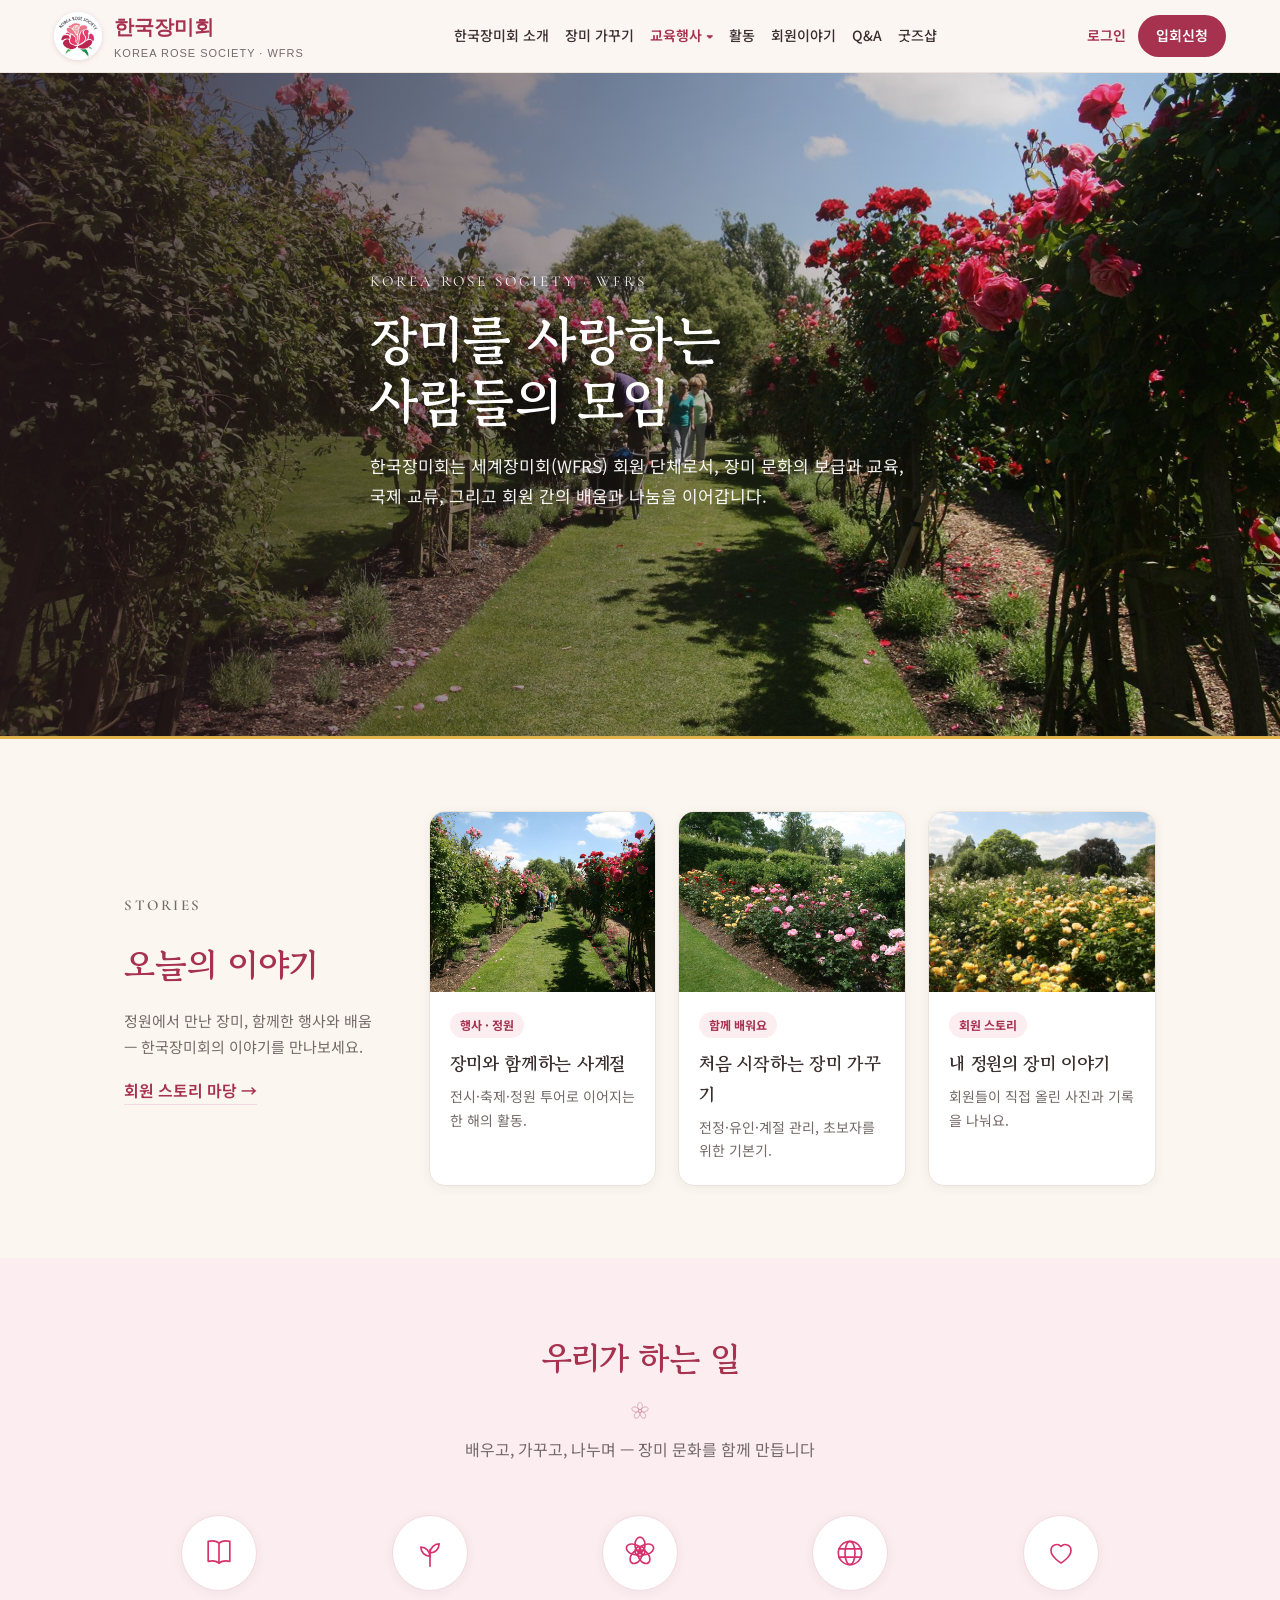
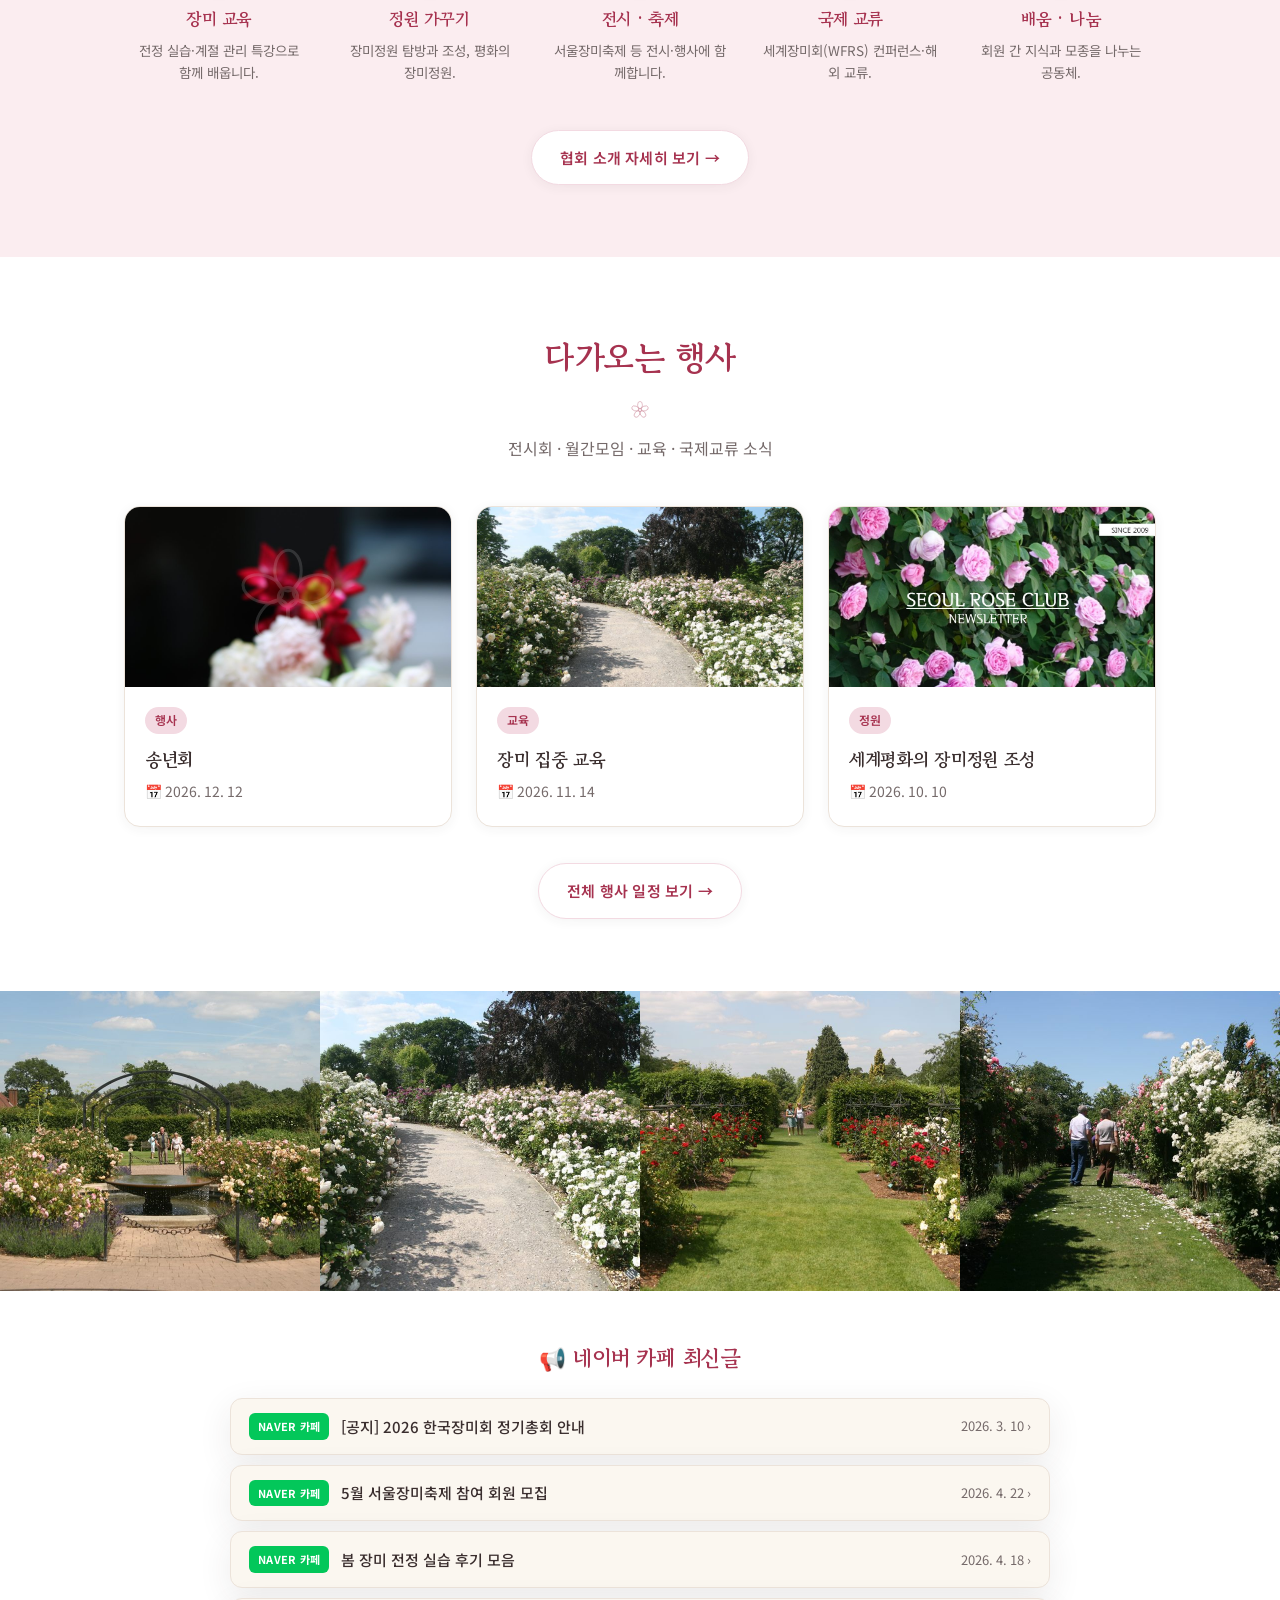
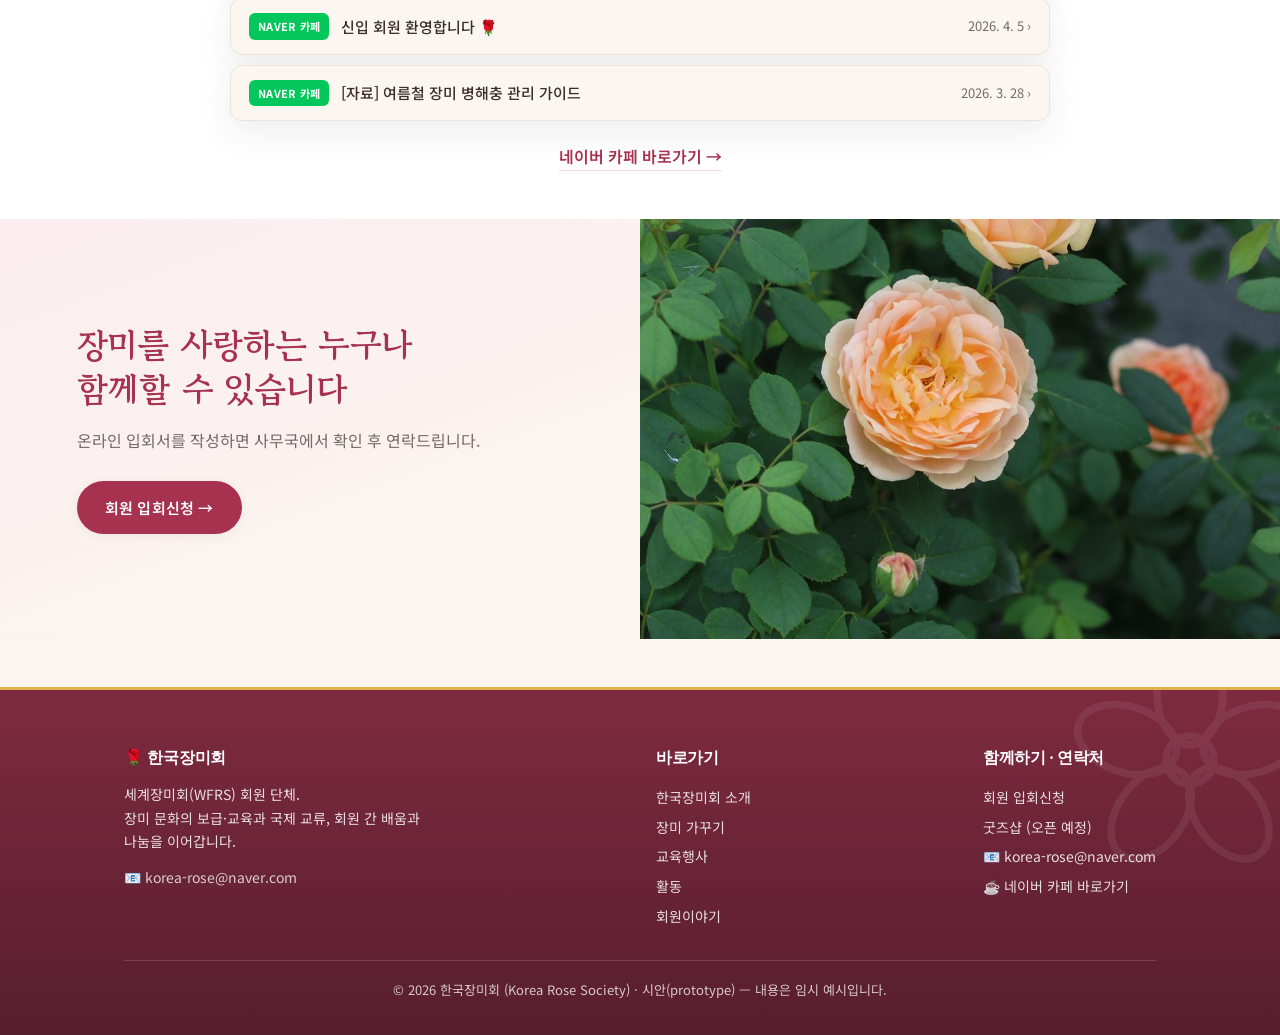
==== index.html @ b5297143 "이미지 위주 리디자인 + 메뉴·헤더 정리 - 메인: 풀 너비 장미 히어로 + 카드 그리드로 재구성 - 전 페이지: 사진형 히어로 적용(서울로즈클럽 뉴스레터 사진 선별·웹 최적화) " ====
<!DOCTYPE html>
<html lang="ko">
<head>
  <meta charset="UTF-8">
  <meta name="viewport" content="width=device-width, initial-scale=1.0">
  <title>한국장미회 | Korea Rose Society</title>
  <link rel="stylesheet" href="css/style.css">
</head>
<body>

  <div id="site-header"></div>

  <!-- ===== 풀 너비 히어로 ===== -->
  <section class="hero-full">
    <div class="hero-overlay"></div>
    <div class="container hero-content">
      <p class="hero-eyebrow">KOREA ROSE SOCIETY · WFRS</p>
      <h1 class="hero-title">장미를 사랑하는<br>사람들의 모임</h1>
      <p class="hero-lead">한국장미회는 세계장미회(WFRS) 회원 단체로서, 장미 문화의 보급과 교육,
         국제 교류, 그리고 회원 간의 배움과 나눔을 이어갑니다.</p>
    </div>
  </section>

  <!-- ===== 오늘의 이야기 (좌 라벨 + 사진 카드 3장) ===== -->
  <section class="section story-band">
    <div class="container story-grid">
      <div class="story-intro">
        <p class="kicker">STORIES</p>
        <h2>오늘의 이야기</h2>
        <p>정원에서 만난 장미, 함께한 행사와 배움 — 한국장미회의 이야기를 만나보세요.</p>
        <a href="stories.html" class="text-link">회원 스토리 마당 →</a>
      </div>
      <div class="story-cards">
        <a class="photo-card" href="events.html">
          <div class="photo-card-img" style="background-image:url('images/garden/feature-1.jpg')"></div>
          <div class="photo-card-body">
            <span class="tag">행사 · 정원</span>
            <h3>장미와 함께하는 사계절</h3>
            <p>전시·축제·정원 투어로 이어지는 한 해의 활동.</p>
          </div>
        </a>
        <a class="photo-card" href="guide.html">
          <div class="photo-card-img" style="background-image:url('images/garden/feature-2.jpg')"></div>
          <div class="photo-card-body">
            <span class="tag">함께 배워요</span>
            <h3>처음 시작하는 장미 가꾸기</h3>
            <p>전정·유인·계절 관리, 초보자를 위한 기본기.</p>
          </div>
        </a>
        <a class="photo-card" href="stories.html">
          <div class="photo-card-img" style="background-image:url('images/garden/feature-3.jpg')"></div>
          <div class="photo-card-body">
            <span class="tag">회원 스토리</span>
            <h3>내 정원의 장미 이야기</h3>
            <p>회원들이 직접 올린 사진과 기록을 나눠요.</p>
          </div>
        </a>
      </div>
    </div>
  </section>

  <!-- ===== 우리가 하는 일 (라인아트 아이콘 5칼럼) ===== -->
  <section class="section work-section">
    <div class="container">
      <h2 class="section-title">우리가 하는 일</h2>
      <p class="section-sub">배우고, 가꾸고, 나누며 — 장미 문화를 함께 만듭니다</p>
      <div class="work-icons">
        <div class="work-item">
          <span class="work-ic" aria-hidden="true">
            <svg viewBox="0 0 48 48" fill="none" stroke="currentColor" stroke-width="2" stroke-linecap="round" stroke-linejoin="round"><path d="M24 12c-4-3-9-3-13-2v24c4-1 9-1 13 2"/><path d="M24 12c4-3 9-3 13-2v24c-4-1-9-1-13 2"/><path d="M24 12v24"/></svg>
          </span>
          <h3>장미 교육</h3>
          <p>전정 실습·계절 관리 특강으로 함께 배웁니다.</p>
        </div>
        <div class="work-item">
          <span class="work-ic" aria-hidden="true">
            <svg viewBox="0 0 48 48" fill="none" stroke="currentColor" stroke-width="2" stroke-linecap="round" stroke-linejoin="round"><path d="M24 40V20"/><path d="M24 24c0-6 5-11 11-11 0 6-5 11-11 11Z"/><path d="M24 28c0-6-5-11-11-11 0 6 5 11 11 11Z"/></svg>
          </span>
          <h3>정원 가꾸기</h3>
          <p>장미정원 탐방과 조성, 평화의 장미정원.</p>
        </div>
        <div class="work-item">
          <span class="work-ic" aria-hidden="true">
            <svg viewBox="0 0 48 48" fill="none" stroke="currentColor" stroke-width="2" stroke-linecap="round" stroke-linejoin="round"><circle cx="24" cy="22" r="6"/><ellipse cx="24" cy="14" rx="6" ry="9"/><ellipse cx="24" cy="14" rx="6" ry="9" transform="rotate(72 24 22)"/><ellipse cx="24" cy="14" rx="6" ry="9" transform="rotate(144 24 22)"/><ellipse cx="24" cy="14" rx="6" ry="9" transform="rotate(216 24 22)"/><ellipse cx="24" cy="14" rx="6" ry="9" transform="rotate(288 24 22)"/></svg>
          </span>
          <h3>전시 · 축제</h3>
          <p>서울장미축제 등 전시·행사에 함께합니다.</p>
        </div>
        <div class="work-item">
          <span class="work-ic" aria-hidden="true">
            <svg viewBox="0 0 48 48" fill="none" stroke="currentColor" stroke-width="2" stroke-linecap="round" stroke-linejoin="round"><circle cx="24" cy="24" r="14"/><ellipse cx="24" cy="24" rx="6" ry="14"/><path d="M10.5 19h27M10.5 29h27"/></svg>
          </span>
          <h3>국제 교류</h3>
          <p>세계장미회(WFRS) 컨퍼런스·해외 교류.</p>
        </div>
        <div class="work-item">
          <span class="work-ic" aria-hidden="true">
            <svg viewBox="0 0 48 48" fill="none" stroke="currentColor" stroke-width="2" stroke-linecap="round" stroke-linejoin="round"><path d="M24 36s-12-7-12-15a7 7 0 0 1 12-5 7 7 0 0 1 12 5c0 8-12 15-12 15Z"/></svg>
          </span>
          <h3>배움 · 나눔</h3>
          <p>회원 간 지식과 모종을 나누는 공동체.</p>
        </div>
      </div>
      <div style="text-align:center; margin-top:38px;">
        <a href="about.html" class="btn btn-rose-outline">협회 소개 자세히 보기 →</a>
      </div>
    </div>
  </section>

  <!-- ===== 다가오는 행사 (동적 카드) ===== -->
  <section class="section section-alt">
    <div class="container">
      <h2 class="section-title">다가오는 행사</h2>
      <p class="section-sub">전시회 · 월간모임 · 교육 · 국제교류 소식</p>
      <div class="event-grid" id="event-preview"></div>
      <div style="text-align:center; margin-top:36px;">
        <a href="events.html" class="btn btn-rose-outline">전체 행사 일정 보기 →</a>
      </div>
    </div>
  </section>

  <!-- ===== 풀 너비 사진 밴드 ===== -->
  <section class="photo-band" aria-label="한국장미회 장미정원 사진">
    <div class="photo-band-item" style="background-image:url('images/garden/band-1.jpg')"></div>
    <div class="photo-band-item" style="background-image:url('images/garden/band-2.jpg')"></div>
    <div class="photo-band-item" style="background-image:url('images/garden/band-3.jpg')"></div>
    <div class="photo-band-item" style="background-image:url('images/garden/band-4.jpg')"></div>
  </section>

  <!-- ===== 네이버 카페 최신글 (작게) ===== -->
  <section class="section cafe-section">
    <div class="container">
      <h2 class="section-title-sm">📢 네이버 카페 최신글</h2>
      <div class="cafe-list" id="cafe-list"></div>
      <div style="text-align:center; margin-top:22px;">
        <a href="https://cafe.naver.com/korearose" target="_blank" rel="noopener" class="text-link">네이버 카페 바로가기 →</a>
      </div>
    </div>
  </section>

  <!-- ===== 하단 CTA (2단: 텍스트 + 장미 사진) ===== -->
  <section class="cta-split">
    <div class="cta-text">
      <div>
        <h2>장미를 사랑하는 누구나<br>함께할 수 있습니다</h2>
        <p>온라인 입회서를 작성하면 사무국에서 확인 후 연락드립니다.</p>
        <a href="join.html" class="btn btn-rose">회원 입회신청 →</a>
      </div>
    </div>
    <div class="cta-img" style="background-image:url('images/garden/cta.jpg')"></div>
  </section>

  <div id="site-footer"></div>

  <!-- 공통 스크립트 -->
  <script src="js/config.js"></script>
  <script src="js/layout.js"></script>
  <script type="module" src="js/auth.js"></script>
  <!-- 페이지 스크립트 -->
  <script src="js/events.js"></script>
  <script>loadEvents("event-preview", 3);</script>
  <script src="js/cafe.js"></script>
  <script>loadCafePosts("cafe-list", 5);</script>
</body>
</html>
---- css/style.css ----
/* ===== 한국장미회 홈페이지 시안 — 공통 스타일 ===== */
:root {
  /* ── 클래식 보타니컬 팔레트 (수채화 장미 배너 · 핑크 로고 기반) ── */
  --cream: #FBF7F0;          /* 페이지 배경 (아이보리) */
  --blush: #FBEDF0;          /* 연한 분홍 톤 */
  --rose-deep: #A6324F;      /* 제목·링크용 딥 로즈 */
  --rose: #D6336C;           /* 로고의 매혹 핑크 (포인트) */
  --rose-light: #F3DAE2;     /* 소프트 블러시 */
  --sage: #7C8C6B;           /* 잎 세이지 그린 */
  --sage-light: #AEB89E;
  --gold: #C69749;           /* 골드 헤어라인 */
  --gold-soft: #E0B24A;      /* 버터 골드 */
  --ink: #3A2E2E;            /* 딥 브라운 (본문) */
  --gray: #756A6A;           /* 보조 텍스트 */
  --line: #ECE3DA;           /* 따뜻한 구분선 */
  --shadow: 0 10px 34px rgba(58, 46, 46, 0.09);
  --shadow-sm: 0 2px 12px rgba(58, 46, 46, 0.06);
  /* 5장 꽃잎 장미 라인아트 모티프 (딥 로즈) */
  --rose-motif: url("data:image/svg+xml,%3Csvg xmlns='http://www.w3.org/2000/svg' viewBox='0 0 100 100' fill='none' stroke='%23A6324F' stroke-width='2.5'%3E%3Ccircle cx='50' cy='50' r='8'/%3E%3Cellipse cx='50' cy='28' rx='11' ry='17'/%3E%3Cellipse cx='50' cy='28' rx='11' ry='17' transform='rotate(72 50 50)'/%3E%3Cellipse cx='50' cy='28' rx='11' ry='17' transform='rotate(144 50 50)'/%3E%3Cellipse cx='50' cy='28' rx='11' ry='17' transform='rotate(216 50 50)'/%3E%3Cellipse cx='50' cy='28' rx='11' ry='17' transform='rotate(288 50 50)'/%3E%3C/svg%3E");
  /* 흰색 버전 (컬러 배경 위) */
  --rose-motif-light: url("data:image/svg+xml,%3Csvg xmlns='http://www.w3.org/2000/svg' viewBox='0 0 100 100' fill='none' stroke='%23ffffff' stroke-width='2.5'%3E%3Ccircle cx='50' cy='50' r='8'/%3E%3Cellipse cx='50' cy='28' rx='11' ry='17'/%3E%3Cellipse cx='50' cy='28' rx='11' ry='17' transform='rotate(72 50 50)'/%3E%3Cellipse cx='50' cy='28' rx='11' ry='17' transform='rotate(144 50 50)'/%3E%3Cellipse cx='50' cy='28' rx='11' ry='17' transform='rotate(216 50 50)'/%3E%3Cellipse cx='50' cy='28' rx='11' ry='17' transform='rotate(288 50 50)'/%3E%3C/svg%3E");
}

* { box-sizing: border-box; margin: 0; padding: 0; }

body {
  font-family: "Noto Sans KR", "Pretendard", "Malgun Gothic", "맑은 고딕", sans-serif;
  color: var(--ink);
  background-color: var(--cream);
  line-height: 1.7;
  -webkit-font-smoothing: antialiased;
  position: relative;
}

h1, h2, h3, h4 { font-family: "Gowun Batang", "Nanum Myeongjo", "Batang", serif; font-weight: 700; letter-spacing: -0.3px; }
.brand .name small, .topbar-org { font-family: "Cormorant Garamond", serif; }

a { color: inherit; text-decoration: none; }
img { max-width: 100%; display: block; }
.container { max-width: 1080px; margin: 0 auto; padding: 0 24px; }

/* ===== 헤더 / 내비게이션 ===== */
.site-header {
  position: sticky; top: 0; z-index: 50;
  background: rgba(251, 246, 242, 0.92);
  backdrop-filter: blur(8px);
  border-bottom: 1px solid var(--line);
}
.nav {
  display: flex; align-items: center; justify-content: space-between;
  height: 72px; flex-wrap: nowrap; gap: 14px;
}
.site-header .container.nav { max-width: 1220px; }
.brand { display: flex; align-items: center; gap: 12px; flex: 0 0 auto; }
.brand .logo {
  width: 48px; height: 48px; border-radius: 50%;
  background: #fff; display: grid; place-items: center; overflow: hidden;
  box-shadow: 0 1px 5px rgba(140, 47, 57, 0.18);
}
.brand .logo img { width: 100%; height: 100%; object-fit: contain; }
.brand .name { font-family: "Nanum Myeongjo", serif; font-size: 20px; font-weight: 700; color: var(--rose-deep); }
.brand .name small { display: block; font-family: sans-serif; font-size: 11px; color: var(--gray); letter-spacing: 1px; font-weight: 400; }
.menu {
  display: flex; gap: 16px; list-style: none; font-size: 14px; font-weight: 500;
  flex: 1 1 auto; min-width: 0; justify-content: center;
  flex-wrap: nowrap; white-space: nowrap;
}
.menu li { flex: 0 0 auto; }
.menu a { white-space: nowrap; }
.menu a:hover { color: var(--rose-deep); }
.menu a.active { color: var(--rose-deep); border-bottom: 2px solid var(--rose-deep); padding-bottom: 4px; }
.nav-cta {
  background: var(--rose-deep); color: #fff; padding: 9px 18px;
  border-radius: 999px; font-size: 14px; font-weight: 600;
}
.nav-cta:hover { background: var(--rose); }

/* ===== 히어로 ===== */
.hero {
  background: linear-gradient(135deg, var(--rose-deep), var(--rose) 70%, var(--gold));
  color: #fff; padding: 84px 0; text-align: center; position: relative; overflow: hidden;
}
/* 메인 대문(홈) — 네이버 카페 대문 배너 이미지를 그대로 노출 */
.hero-banner { line-height: 0; background: var(--cream); border-bottom: 3px solid var(--gold-soft); }
.hero-banner img { width: 100%; display: block; }
.hero-intro { background: linear-gradient(180deg, var(--blush), var(--cream) 60%); text-align: center; padding: 40px 0 10px; }
.hero-tag { font-family: "Gowun Batang", "Nanum Myeongjo", serif; font-size: 30px; font-weight: 700; color: var(--rose-deep); margin-bottom: 10px; letter-spacing: -0.3px; }
.hero-desc { color: var(--gray); max-width: 640px; margin: 0 auto 22px; font-size: 16px; }
.hero-intro .btns { display: flex; gap: 12px; justify-content: center; flex-wrap: wrap; }
.hero-contact { margin-top: 18px; font-size: 14px; color: var(--gray); }
.hero-contact a { color: var(--rose-deep); text-decoration: underline; }
.hero::after {
  content: ""; position: absolute; width: 360px; height: 360px; right: -70px; bottom: -100px;
  background: var(--rose-motif-light) center / contain no-repeat; opacity: 0.12;
}
.hero-logo {
  width: 120px; height: 120px; margin: 0 auto 22px; background: #fff; border-radius: 50%;
  display: grid; place-items: center; overflow: hidden; box-shadow: 0 8px 26px rgba(0,0,0,0.18);
}
.hero-logo img { width: 86%; height: 86%; object-fit: contain; }
.hero h1 { font-size: 46px; margin-bottom: 16px; line-height: 1.25; }
.hero p { font-size: 18px; opacity: 0.94; max-width: 640px; margin: 0 auto 28px; }
.hero .btns { display: flex; gap: 14px; justify-content: center; flex-wrap: wrap; }
.btn {
  display: inline-block; padding: 14px 28px; border-radius: 999px;
  font-weight: 600; font-size: 15px; letter-spacing: .2px;
  box-shadow: var(--shadow-sm);
  transition: transform .15s, box-shadow .15s, background .15s;
}
.btn:hover { transform: translateY(-2px); box-shadow: var(--shadow); }
.btn-primary { background: #fff; color: var(--rose-deep); }
.btn-ghost { background: rgba(255,255,255,0.15); color: #fff; border: 1px solid rgba(255,255,255,0.5); }

/* ===== 섹션 공통 ===== */
.section { padding: 72px 0; }
.section-alt { background: #fff; }
.section-title { text-align: center; margin-bottom: 30px; font-size: 33px; color: var(--rose-deep); position: relative; }
.section-title::after {
  content: ""; display: block; width: 46px; height: 22px; margin: 14px auto 0;
  background: var(--rose-motif) center / contain no-repeat; opacity: 0.55;
}
.section-sub { text-align: center; color: var(--gray); margin: -16px auto 44px; max-width: 640px; }

/* ===== 위원회 카드 ===== */
.cards { display: grid; grid-template-columns: repeat(3, 1fr); gap: 22px; }
.card {
  background: #fff; border: 1px solid var(--line); border-radius: 16px;
  padding: 30px 28px; box-shadow: var(--shadow-sm);
  position: relative; overflow: hidden;
  transition: transform .2s, box-shadow .2s, border-color .2s;
}
.card::before {
  content: ""; position: absolute; top: 0; left: 26px; right: 26px; height: 3px;
  background: linear-gradient(90deg, var(--rose), var(--gold-soft));
  opacity: 0; transition: opacity .2s;
}
.card:hover { transform: translateY(-5px); box-shadow: var(--shadow); border-color: var(--rose-light); }
.card:hover::before { opacity: .95; }
.card .ic { font-size: 30px; margin-bottom: 10px; }
.card h3 { color: var(--rose-deep); margin-bottom: 8px; font-size: 19px; }
.card p { color: var(--gray); font-size: 15px; }
.card ul { list-style: none; margin-top: 12px; font-size: 14px; }
.card li { padding: 4px 0; border-top: 1px dashed var(--line); }

/* ===== 이벤트 카드 (자동 생성) ===== */
.event-grid { display: grid; grid-template-columns: repeat(3, 1fr); gap: 24px; }
.event-card {
  background: #fff; border-radius: 16px; overflow: hidden;
  box-shadow: var(--shadow-sm); border: 1px solid var(--line);
  transition: transform .18s, box-shadow .18s, border-color .18s;
}
.event-card:hover { transform: translateY(-5px); box-shadow: var(--shadow); border-color: var(--rose-light); }
.event-thumb {
  height: 180px; display: grid; place-items: center; font-size: 50px; color: #fff;
  background: linear-gradient(135deg, var(--sage), var(--rose-deep) 92%);
  position: relative;
}
.event-thumb::after {
  content: ""; position: absolute; inset: 0;
  background: var(--rose-motif-light) center / 120px no-repeat; opacity: 0.14;
}
.event-body { padding: 18px 20px 22px; }
.event-tag {
  display: inline-block; font-size: 12px; font-weight: 600; color: var(--rose-deep);
  background: var(--rose-light); padding: 3px 10px; border-radius: 999px; margin-bottom: 10px;
}
.event-body h3 { font-size: 18px; margin-bottom: 6px; }
.event-date { color: var(--gray); font-size: 14px; }

/* ===== 폼 (입회신청) ===== */
.form-wrap { max-width: 640px; margin: 0 auto; background: #fff; padding: 40px; border-radius: 16px; box-shadow: var(--shadow); }
.field { margin-bottom: 20px; }
.field label { display: block; font-weight: 600; margin-bottom: 6px; font-size: 15px; }
.field input, .field select, .field textarea {
  width: 100%; padding: 12px 14px; border: 1px solid var(--line); border-radius: 10px;
  font-size: 15px; font-family: inherit; background: var(--cream);
}
.field textarea { min-height: 110px; resize: vertical; }
.form-note { font-size: 13px; color: var(--gray); margin-top: 6px; }

/* ===== 푸터 ===== */
.footer { background: linear-gradient(180deg, #7E2A40, #571E2E); color: #fff; padding: 54px 0 34px; margin-top: 48px; border-top: 3px solid var(--gold-soft); position: relative; overflow: hidden; }
.footer::after { content: ""; position: absolute; width: 300px; height: 300px; right: -60px; top: -80px; background: var(--rose-motif-light) center / contain no-repeat; opacity: 0.07; pointer-events: none; }
.footer .cols { display: flex; justify-content: space-between; gap: 30px; flex-wrap: wrap; }
.footer h4 { font-family: serif; margin-bottom: 12px; }
.footer a { opacity: 0.85; font-size: 14px; display: block; padding: 3px 0; }
.footer a:hover { opacity: 1; }
.footer .copy { border-top: 1px solid rgba(255,255,255,0.2); margin-top: 28px; padding-top: 18px; font-size: 13px; opacity: 0.75; text-align: center; }

/* 앵커 이동 시 고정 헤더 아래로 위치하도록 여백 */
section[id], [id].section { scroll-margin-top: 120px; }

/* ===== 섹션 콘텐츠 보드 (날짜별 자료·이미지·텍스트) ===== */
.content-label { color: var(--rose-deep); font-size: 24px; }
.content-sub { color: var(--gray); font-size: 14px; }
.content-list { display: flex; flex-direction: column; gap: 16px; }
.content-grid { display: grid; grid-template-columns: repeat(3, 1fr); gap: 18px; }
.content-card {
  background: #fff; border: 1px solid var(--line); border-radius: 14px; padding: 20px 22px;
  box-shadow: var(--shadow); position: relative;
}
.content-grid .content-card { padding: 0; overflow: hidden; }
.content-date {
  display: inline-block; font-size: 12px; font-weight: 700; color: var(--rose-deep);
  background: var(--rose-light); padding: 3px 10px; border-radius: 999px; margin-bottom: 10px;
}
.content-grid .content-date { position: absolute; top: 12px; left: 12px; z-index: 2; background: rgba(255,255,255,.9); }
.content-img {
  width: 100%; height: 220px; border-radius: 10px; background: var(--cream) center/cover no-repeat;
  margin-bottom: 12px;
}
.content-grid .content-img { height: 180px; border-radius: 0; margin-bottom: 0; }
.content-card h3 { color: var(--ink); font-size: 19px; margin-bottom: 8px; }
.content-grid .content-card h3 { font-size: 16px; padding: 0 16px; }
.content-body { color: var(--gray); font-size: 15px; line-height: 1.7; white-space: pre-wrap; }
.content-grid .content-body { padding: 0 16px; font-size: 14px; }
.content-meta { color: var(--gray); font-size: 13px; margin-top: 10px; }
.content-grid .content-meta { padding: 0 16px 14px; }
.content-actions { margin-top: 12px; }
.content-grid .content-actions { padding: 0 16px 14px; }
.content-empty { color: var(--gray); text-align: center; padding: 28px; }

/* ===== 네이버 카페 최신글 ===== */
.cafe-list { max-width: 820px; margin: 0 auto; display: flex; flex-direction: column; gap: 10px; }
.cafe-item {
  display: flex; align-items: center; gap: 12px; background: var(--cream);
  border: 1px solid var(--line); border-radius: 12px; padding: 14px 18px;
  box-shadow: var(--shadow); transition: transform .15s, border-color .15s;
}
.cafe-item:hover { transform: translateX(4px); border-color: #03c75a; }
.cafe-badge { flex: 0 0 auto; font-size: 11px; font-weight: 700; color: #fff; background: #03c75a; padding: 4px 9px; border-radius: 6px; letter-spacing: .3px; }
.cafe-title { flex: 1 1 auto; color: var(--ink); font-size: 15px; font-weight: 500; overflow: hidden; text-overflow: ellipsis; white-space: nowrap; }
.cafe-date { flex: 0 0 auto; color: var(--gray); font-size: 13px; }

/* ===== 최상단 연락처 바 ===== */
.topbar { background: var(--rose-deep); color: #fff; font-size: 13px; }
.topbar-inner { display: flex; align-items: center; justify-content: space-between; height: 38px; gap: 12px; }
.topbar-org { opacity: .9; font-weight: 600; letter-spacing: .3px; }
.topbar-links { display: flex; gap: 18px; }
.topbar-links a { color: #fff; opacity: .92; }
.topbar-links a:hover { opacity: 1; text-decoration: underline; }

/* ===== 내비 우측(로그인 슬롯 + CTA) ===== */
.nav-right { display: flex; align-items: center; gap: 12px; flex: 0 0 auto; white-space: nowrap; }
.auth-slot { font-size: 14px; }
.auth-link { color: var(--rose-deep); font-weight: 600; }
.auth-link:hover { text-decoration: underline; }
.auth-name { color: var(--gray); font-size: 14px; }
.nav-toggle {
  display: none; background: none; border: none; font-size: 26px;
  color: var(--rose-deep); cursor: pointer; line-height: 1;
}

/* ===== 공용 안내 박스 ===== */
.notice {
  background: #fff; border: 1px solid var(--line); border-left: 4px solid var(--rose-light);
  border-radius: 10px; padding: 14px 18px; margin: 0 0 20px; font-size: 15px; color: var(--gray);
}
.notice a { color: var(--rose-deep); }
.notice-ok { border-left-color: #4a9d5b; }
.notice-warn { border-left-color: #d08a2e; }
.notice code { background: var(--cream); padding: 2px 6px; border-radius: 5px; font-size: 13px; }

/* ===== 페이지 히어로(서브) — 라이트 보타니컬 ===== */
.page-hero {
  padding: 66px 0 !important;
  background: linear-gradient(160deg, var(--blush), var(--cream) 78%) !important;
  color: var(--ink);
  border-bottom: 1px solid var(--line);
}
.page-hero h1 { font-size: 40px; color: var(--rose-deep); }
.page-hero p { color: var(--gray); opacity: 1; }
.page-hero::after { background: var(--rose-motif) center / contain no-repeat; opacity: 0.07; }

/* 사진형 페이지 히어로 — 풀 너비 장미 사진 + 어두운 그라데이션 + 흰 글자 */
.page-hero.photo-hero {
  padding: 92px 0 !important;
  background: #2a161c !important;
  color: #fff;
  border-bottom: 3px solid var(--gold-soft);
  overflow: hidden;
}
.page-hero.photo-hero .hero-bg {
  position: absolute; inset: 0; width: 100%; height: 100%; z-index: 0;
  object-fit: cover; object-position: center 42%;
}
.page-hero.photo-hero::after {
  content: ""; position: absolute; inset: 0; width: auto; height: auto; z-index: 1;
  background: linear-gradient(180deg, rgba(40,22,28,0.58), rgba(40,22,28,0.32) 48%, rgba(40,22,28,0.66));
  opacity: 1;
}
.page-hero.photo-hero .container { position: relative; z-index: 2; }
.page-hero.photo-hero h1 { color: #fff; text-shadow: 0 2px 16px rgba(0,0,0,0.45); }
.page-hero.photo-hero p { color: rgba(255,255,255,0.94); }

/* ===== 본문 섹션 보조 ===== */
.lead { font-size: 17px; color: var(--gray); max-width: 760px; margin: 0 auto 8px; text-align: center; }
.prose { max-width: 820px; margin: 0 auto; }
.prose h3 { color: var(--rose-deep); margin: 28px 0 10px; font-size: 21px; }
.prose p { margin-bottom: 14px; }
.prose ul { margin: 0 0 16px 20px; }
.prose li { margin-bottom: 6px; }

/* ===== 연혁 타임라인 ===== */
.timeline { max-width: 760px; margin: 0 auto; border-left: 2px solid var(--rose-light); padding-left: 26px; }
.tl-item { position: relative; padding-bottom: 26px; }
.tl-item::before {
  content: ""; position: absolute; left: -34px; top: 4px; width: 14px; height: 14px;
  background: var(--rose-deep); border-radius: 50%; border: 3px solid var(--cream);
}
.tl-year { font-family: serif; font-weight: 700; color: var(--rose-deep); font-size: 18px; }
.tl-text { color: var(--gray); font-size: 15px; }

/* ===== 조직도 ===== */
.org-grid { display: grid; grid-template-columns: repeat(3, 1fr); gap: 16px; margin-top: 12px; }
.org-box {
  background: var(--cream); border: 1px solid var(--line); border-radius: 14px; padding: 20px;
  text-align: center; box-shadow: var(--shadow);
}
.org-box .role { font-size: 26px; margin-bottom: 8px; }
.org-box h4 { color: var(--rose-deep); font-family: serif; font-size: 17px; margin-bottom: 6px; }
.org-box p { color: var(--gray); font-size: 14px; }

/* ===== 연간 운영계획(캘린더) ===== */
.plan-grid { display: grid; grid-template-columns: repeat(2, 1fr); gap: 14px; max-width: 860px; margin: 0 auto; }
.plan-item {
  display: flex; align-items: center; gap: 14px; background: #fff;
  border: 1px solid var(--line); border-radius: 12px; padding: 14px 18px; box-shadow: var(--shadow);
}
.plan-month {
  flex: 0 0 64px; font-weight: 700; color: var(--rose-deep); font-family: serif; font-size: 16px;
}
.plan-emoji { font-size: 22px; }
.plan-title { color: var(--ink); font-size: 15px; }

/* ===== 스토리: 게시판 머리글 + 폼 ===== */
.board-head { display: flex; align-items: flex-end; justify-content: space-between; gap: 16px; margin-bottom: 18px; flex-wrap: wrap; }
.board-head h2 { color: var(--rose-deep); font-size: 26px; }
.board-head p { color: var(--gray); font-size: 15px; }
#story-form { margin-bottom: 28px; }
.image-drop {
  width: 100%; height: 180px; border: 2px dashed var(--line); border-radius: 12px;
  background: var(--cream) center/cover no-repeat; display: grid; place-items: center;
  color: var(--gray); font-size: 14px; cursor: pointer; margin-top: 6px;
}
.image-preview.has-image { border-style: solid; color: transparent; }
.form-row { display: flex; gap: 12px; flex-wrap: wrap; }
.form-row .field { flex: 1; min-width: 180px; }
.cancel-btn { background: none; border: 1px solid var(--line); color: var(--gray); border-radius: 999px; padding: 13px 22px; cursor: pointer; font-weight: 600; }

/* 스토리/상품 카드 클릭 표시 */
.story-card { cursor: pointer; }
.story-snippet { color: var(--gray); font-size: 14px; margin: 4px 0 10px; min-height: 38px; }

/* ===== 상세 모달 ===== */
.modal {
  position: fixed; inset: 0; background: rgba(46,35,38,0.55); display: none;
  align-items: center; justify-content: center; z-index: 100; padding: 20px;
}
.modal.open { display: flex; }
.modal-card {
  background: #fff; border-radius: 18px; max-width: 620px; width: 100%; max-height: 88vh;
  overflow: auto; position: relative; box-shadow: 0 20px 60px rgba(0,0,0,.3);
}
.modal-close {
  position: absolute; top: 12px; right: 14px; background: rgba(255,255,255,.85); border: none;
  width: 36px; height: 36px; border-radius: 50%; font-size: 16px; cursor: pointer; color: var(--ink); z-index: 2;
}
.modal-body { padding: 0 0 28px; }
.modal-img { width: 100%; max-height: 360px; object-fit: cover; border-radius: 18px 18px 0 0; }
.modal-body .event-tag { margin: 22px 28px 0; }
.modal-body h2 { color: var(--rose-deep); margin: 10px 28px 4px; font-size: 24px; }
.modal-meta { color: var(--gray); font-size: 14px; margin: 0 28px 16px; }
.modal-text { margin: 0 28px; line-height: 1.75; color: var(--ink); }
.modal-actions { margin: 22px 28px 0; }

/* ===== 갤러리(라이트박스) ===== */
.gallery-grid { display: grid; grid-template-columns: repeat(3, 1fr); gap: 14px; }
.gallery-item {
  position: relative; aspect-ratio: 4/3; border-radius: 14px; overflow: hidden; cursor: pointer;
  background: linear-gradient(135deg, var(--rose), var(--rose-deep)); box-shadow: var(--shadow);
}
.gallery-item img { width: 100%; height: 100%; object-fit: cover; transition: transform .3s; }
.gallery-item:hover img { transform: scale(1.06); }
.gallery-cap {
  position: absolute; left: 0; right: 0; bottom: 0; padding: 18px 14px 10px; color: #fff; font-size: 13px;
  background: linear-gradient(transparent, rgba(0,0,0,.55));
}
.gallery-emoji { position: absolute; inset: 0; display: grid; place-items: center; font-size: 56px; color: #fff; }

/* ===== 굿즈샵 ===== */
.product-price { color: var(--rose-deep); font-weight: 700; font-size: 17px; margin: 4px 0 12px; }
.product-btn { width: 100%; opacity: .6; cursor: not-allowed; border-color: var(--line); color: var(--gray); }
.shop-banner {
  background: linear-gradient(135deg, var(--gold), var(--rose)); color: #fff; text-align: center;
  border-radius: 16px; padding: 22px; margin-bottom: 32px; font-size: 16px;
}
.shop-banner b { font-size: 18px; }

/* ===== 로그인/회원가입 탭 ===== */
.auth-tabs { display: flex; gap: 8px; margin-bottom: 22px; }
.auth-tab {
  flex: 1; padding: 12px; border: 1px solid var(--line); background: var(--cream); border-radius: 10px;
  font-weight: 600; cursor: pointer; color: var(--gray);
}
.auth-tab.active { background: var(--rose-deep); color: #fff; border-color: var(--rose-deep); }

/* ===== 회원 전용 드롭다운 ===== */
.nav-dd { position: relative; }
.nav-dd > .menu-link { cursor: pointer; color: var(--rose-deep); font-weight: 600; }
.dd-list {
  display: none; position: absolute; top: 32px; right: 0; min-width: 170px; list-style: none;
  background: #fff; border: 1px solid var(--line); border-radius: 12px; box-shadow: var(--shadow);
  padding: 8px; z-index: 60;
}
.nav-dd.open .dd-list { display: block; }
.dd-list li { padding: 0; }
.dd-list a { display: block; padding: 9px 12px; border-radius: 8px; font-size: 14px; }
.dd-list a:hover { background: var(--cream); color: var(--rose-deep); }

/* 등급 배지 */
.role-badge {
  display: inline-block; font-size: 12px; font-weight: 700; padding: 3px 10px; border-radius: 999px;
  background: var(--rose-light); color: var(--rose-deep); margin-left: 6px;
}

/* ===== 데이터 테이블(회원관리) ===== */
.table-wrap { overflow-x: auto; background: #fff; border: 1px solid var(--line); border-radius: 14px; box-shadow: var(--shadow); }
table.data-table { width: 100%; border-collapse: collapse; font-size: 14px; min-width: 720px; }
.data-table th, .data-table td { padding: 12px 14px; text-align: left; border-bottom: 1px solid var(--line); white-space: nowrap; }
.data-table th { background: var(--cream); color: var(--rose-deep); font-weight: 700; }
.data-table tr:hover td { background: #fffafa; }
.fee-yes { color: #2e8b57; font-weight: 600; }
.fee-no { color: #c0392b; font-weight: 600; }
.row-btn { border: none; background: none; cursor: pointer; color: var(--rose-deep); font-size: 13px; padding: 2px 6px; }
.row-btn.del { color: #c0392b; }

/* ===== 위원회 게시판 / 명단 ===== */
.roster { display: grid; grid-template-columns: repeat(auto-fit, minmax(130px, 1fr)); gap: 12px; margin-bottom: 28px; }
.roster .org-box { padding: 16px; }
.post-list { display: flex; flex-direction: column; gap: 12px; }
.post-item { background: #fff; border: 1px solid var(--line); border-left: 4px solid var(--rose); border-radius: 12px; padding: 16px 18px; box-shadow: var(--shadow); }
.post-item h4 { color: var(--rose-deep); font-size: 17px; margin-bottom: 4px; font-family: serif; }
.post-meta { color: var(--gray); font-size: 13px; margin-bottom: 8px; }
.post-body { font-size: 15px; color: var(--ink); white-space: pre-wrap; }
.post-del { float: right; border: none; background: none; color: #c0392b; cursor: pointer; font-size: 13px; }

/* 위원회 첨부 (문서·이미지) */
.att-wrap { display: flex; flex-wrap: wrap; gap: 10px; margin-top: 14px; }
.att-img { display: block; width: 118px; height: 118px; border-radius: 10px; overflow: hidden; border: 1px solid var(--line); }
.att-img img { width: 100%; height: 100%; object-fit: cover; transition: transform .2s; }
.att-img:hover img { transform: scale(1.06); }
.att-file {
  display: inline-flex; align-items: center; gap: 7px; background: var(--cream);
  border: 1px solid var(--line); border-radius: 9px; padding: 9px 14px; font-size: 14px;
  color: var(--rose-deep); font-weight: 600; max-width: 280px;
  overflow: hidden; text-overflow: ellipsis; white-space: nowrap;
}
.att-file:hover { background: #fff; border-color: var(--rose-light); }

/* ===== Q&A 챗봇 ===== */
.qna-wrap { max-width: 760px; margin: 0 auto; }
.chat-box {
  background: #fff; border: 1px solid var(--line); border-radius: 16px; box-shadow: var(--shadow);
  padding: 20px; min-height: 320px; max-height: 520px; overflow-y: auto; display: flex; flex-direction: column; gap: 12px;
}
.chat-msg { max-width: 80%; padding: 12px 16px; border-radius: 16px; font-size: 15px; line-height: 1.6; }
.chat-bot { align-self: flex-start; background: var(--cream); border: 1px solid var(--line); border-bottom-left-radius: 4px; }
.chat-user { align-self: flex-end; background: var(--rose-deep); color: #fff; border-bottom-right-radius: 4px; }
.chat-bot a { color: var(--rose-deep); font-weight: 600; }
.chat-form { display: flex; gap: 10px; margin-top: 16px; }
.chat-form input { flex: 1; padding: 13px 16px; border: 1px solid var(--line); border-radius: 999px; font-size: 15px; font-family: inherit; }
.chat-send { background: var(--rose-deep); color: #fff; border: none; border-radius: 999px; padding: 0 24px; font-weight: 600; cursor: pointer; }
.chip-row { display: flex; flex-wrap: wrap; gap: 8px; margin-top: 16px; }
.chip { background: #fff; border: 1px solid var(--rose-light); color: var(--rose-deep); border-radius: 999px; padding: 8px 14px; font-size: 13px; cursor: pointer; }
.chip:hover { background: var(--rose-light); }

/* ===== 메인: 풀 너비 히어로 ===== */
.hero-full {
  position: relative;
  min-height: 74vh;
  display: flex;
  align-items: center;
  background: var(--ink) url("../images/garden/hero.jpg") center 38% / cover no-repeat;
  border-bottom: 3px solid var(--gold-soft);
}
.hero-overlay {
  position: absolute; inset: 0;
  background: linear-gradient(100deg, rgba(40,22,28,0.78) 0%, rgba(40,22,28,0.45) 42%, rgba(40,22,28,0.12) 75%);
}
.hero-content { position: relative; color: #fff; padding: 60px 24px; max-width: 1080px; }
.hero-eyebrow {
  font-family: "Cormorant Garamond", serif; letter-spacing: 3px; font-size: 15px;
  text-transform: uppercase; opacity: 0.92; margin-bottom: 14px;
}
.hero-title {
  font-family: "Gowun Batang", "Nanum Myeongjo", serif; font-weight: 700;
  font-size: 52px; line-height: 1.18; margin-bottom: 20px;
  text-shadow: 0 2px 20px rgba(0,0,0,0.35);
}
.hero-lead { max-width: 540px; font-size: 17px; line-height: 1.75; opacity: 0.95; margin-bottom: 30px; }
.hero-actions { display: flex; gap: 12px; flex-wrap: wrap; }
.hero-contact { margin-top: 22px; font-size: 14px; opacity: 0.9; }
.hero-contact a { color: #fff; text-decoration: underline; }

/* 버튼 변형 */
.btn-rose { background: var(--rose-deep); color: #fff; }
.btn-rose:hover { background: var(--rose); }
.btn-line-light { background: rgba(255,255,255,0.12); color: #fff; border: 1px solid rgba(255,255,255,0.65); }
.btn-line-light:hover { background: rgba(255,255,255,0.22); }
.btn-rose-outline { background: #fff; color: var(--rose-deep); border: 1px solid var(--rose-light); }
.btn-rose-outline:hover { background: var(--blush); border-color: var(--rose); }

/* 공통: 키커 / 텍스트링크 / 작은 섹션 제목 */
.kicker {
  font-family: "Cormorant Garamond", serif; letter-spacing: 2.5px; text-transform: uppercase;
  color: var(--rose); font-size: 14px; font-weight: 600; margin-bottom: 8px;
}
.text-link { color: var(--rose-deep); font-weight: 600; border-bottom: 1px solid var(--rose-light); padding-bottom: 2px; }
.text-link:hover { color: var(--rose); border-color: var(--rose); }
.section-title-sm {
  text-align: center; font-size: 22px; color: var(--rose-deep); margin-bottom: 22px;
}

/* ===== 오늘의 이야기 (좌 라벨 + 사진 카드 3장) ===== */
.story-grid { display: grid; grid-template-columns: 0.8fr 2.2fr; gap: 40px; align-items: center; }
.story-intro h2 { font-size: 34px; color: var(--rose-deep); margin-bottom: 14px; }
.story-intro p { color: var(--gray); font-size: 15px; margin-bottom: 18px; }
.story-cards { display: grid; grid-template-columns: repeat(3, 1fr); gap: 22px; }
.photo-card {
  display: block; background: #fff; border: 1px solid var(--line); border-radius: 16px;
  overflow: hidden; box-shadow: var(--shadow-sm);
  transition: transform .2s, box-shadow .2s, border-color .2s;
}
.photo-card:hover { transform: translateY(-6px); box-shadow: var(--shadow); border-color: var(--rose-light); }
.photo-card-img { height: 180px; background: var(--rose-light) center / cover no-repeat; }
.photo-card-body { padding: 18px 20px 22px; }
.photo-card-body .tag {
  display: inline-block; font-size: 12px; font-weight: 700; color: var(--rose-deep);
  background: var(--blush); padding: 3px 10px; border-radius: 999px; margin-bottom: 10px;
}
.photo-card-body h3 { color: var(--ink); font-size: 18px; margin-bottom: 6px; }
.photo-card-body p { color: var(--gray); font-size: 14px; }

/* ===== 우리가 하는 일 (라인아트 아이콘 5칼럼) ===== */
.work-section { background: var(--blush); position: relative; }
.work-icons { display: grid; grid-template-columns: repeat(5, 1fr); gap: 20px; }
.work-item { text-align: center; padding: 8px; }
.work-ic {
  display: grid; place-items: center; width: 76px; height: 76px; margin: 0 auto 14px;
  border-radius: 50%; background: #fff; color: var(--rose); box-shadow: var(--shadow-sm);
  border: 1px solid var(--rose-light);
}
.work-ic svg { width: 40px; height: 40px; }
.work-item h3 { font-size: 17px; color: var(--rose-deep); margin-bottom: 6px; }
.work-item p { font-size: 13.5px; color: var(--gray); line-height: 1.6; }

/* ===== 풀 너비 사진 밴드 ===== */
.photo-band { display: grid; grid-template-columns: repeat(4, 1fr); gap: 0; }
.photo-band-item {
  height: 300px; background: var(--rose-light) center / cover no-repeat;
  transition: transform .4s;
}
.photo-band-item:hover { transform: scale(1.04); }

/* ===== 카페 최신글 섹션(컴팩트) ===== */
.cafe-section { padding: 48px 0; background: #fff; }

/* ===== 하단 CTA (2단: 텍스트 + 사진) ===== */
.cta-split { display: grid; grid-template-columns: 1fr 1fr; min-height: 420px; }
.cta-text {
  display: flex; align-items: center;
  background: linear-gradient(160deg, var(--blush), var(--cream));
  padding: 60px clamp(28px, 6vw, 88px);
}
.cta-text h2 { font-size: 34px; color: var(--rose-deep); line-height: 1.3; margin-bottom: 16px; }
.cta-text p { color: var(--gray); font-size: 16px; margin-bottom: 26px; max-width: 420px; }
.cta-img { background: var(--rose-light) center / cover no-repeat; min-height: 340px; }

/* ===== 반응형 ===== */
@media (max-width: 1080px) {
  .topbar-org { display: none; }
  .topbar-inner { justify-content: center; }
  .topbar-links { gap: 14px; }
  .nav-toggle { display: block; order: 3; }
  .dd-list { position: static; box-shadow: none; border: none; padding: 0 0 0 12px; }
  .nav-dd > .menu-link::after { content: ""; }
  .menu {
    display: none; position: absolute; top: 72px; left: 0; right: 0; flex-direction: column;
    background: var(--cream); border-bottom: 1px solid var(--line); padding: 8px 24px 16px; gap: 0;
  }
  .menu.open { display: flex; }
  .menu li { padding: 10px 0; border-top: 1px solid var(--line); }
  .nav { flex-wrap: wrap; }
  .nav-right { gap: 10px; }
  .cards, .event-grid, .org-grid, .plan-grid { grid-template-columns: 1fr; }
  .gallery-grid, .content-grid { grid-template-columns: repeat(2, 1fr); }
  .hero h1 { font-size: 32px; }

  /* 메인 재구성 컴포넌트 */
  .hero-title { font-size: 40px; }
  .story-grid { grid-template-columns: 1fr; gap: 26px; }
  .work-icons { grid-template-columns: repeat(3, 1fr); gap: 26px 16px; }
  .photo-band { grid-template-columns: repeat(2, 1fr); }
  .photo-band-item { height: 220px; }
  .cta-split { grid-template-columns: 1fr; }
  .cta-img { min-height: 280px; order: -1; }
}

@media (max-width: 640px) {
  .hero-full { min-height: 66vh; }
  .hero-title { font-size: 32px; }
  .hero-lead { font-size: 15px; }
  .story-cards { grid-template-columns: 1fr; }
  .work-icons { grid-template-columns: repeat(2, 1fr); }
  .photo-band-item { height: 170px; }
}
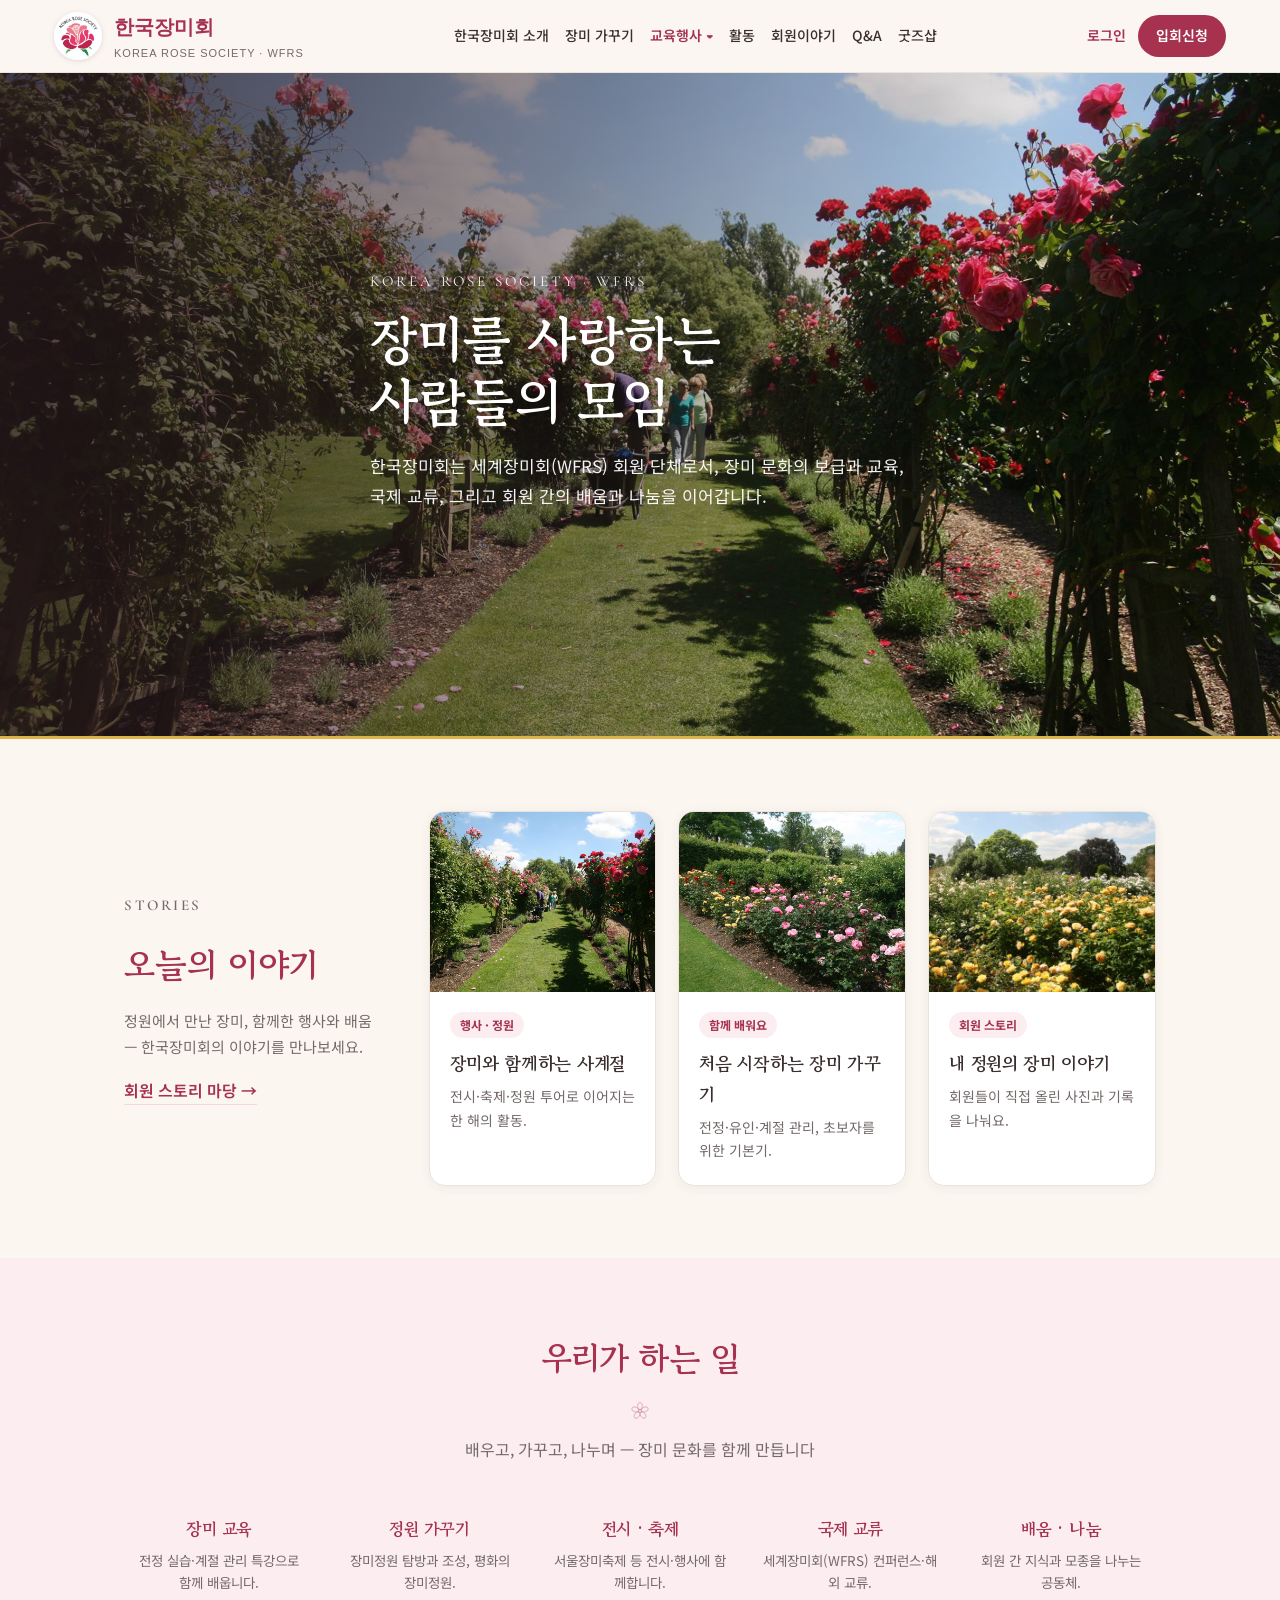
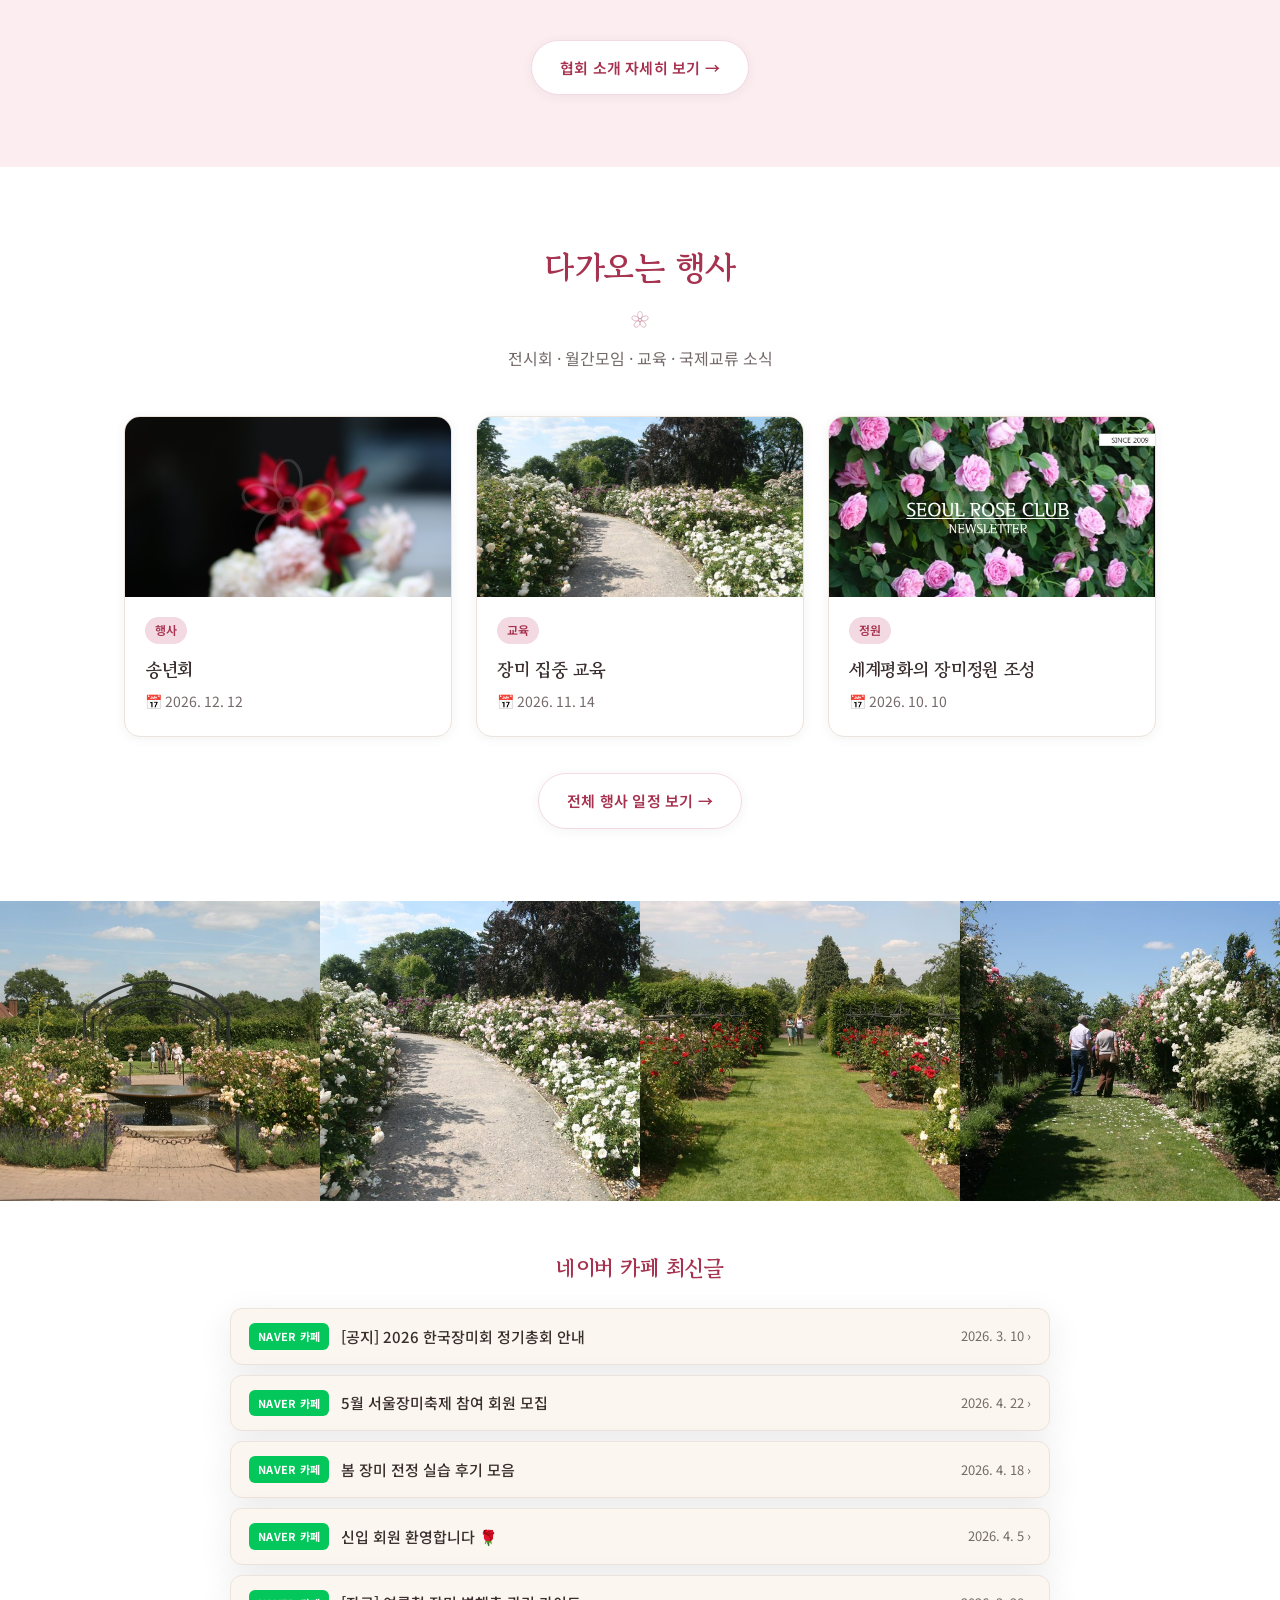
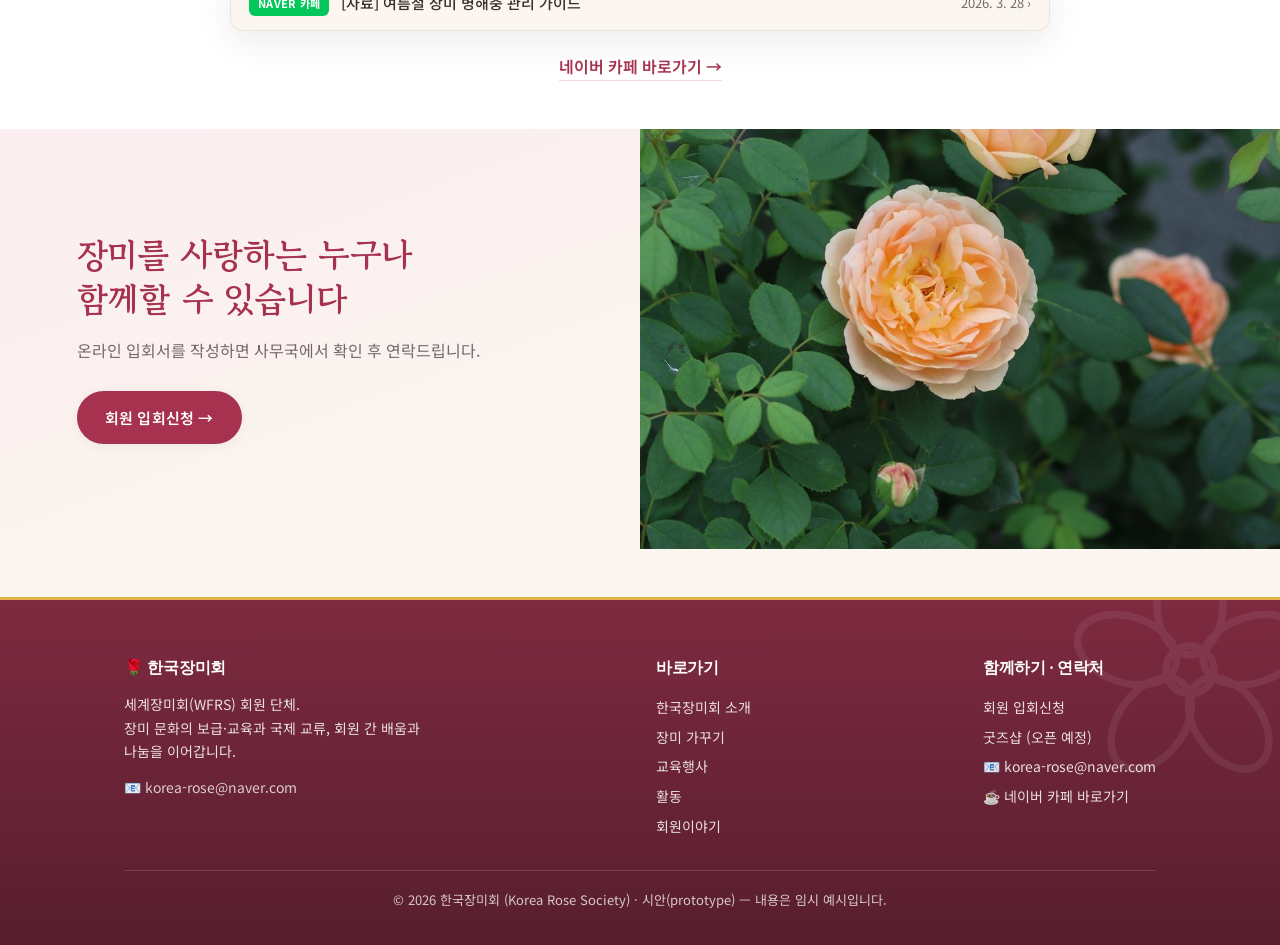
==== commit a57c08d2: "본문 카드 이미지화 + 제목 위 아이콘 제거 - 협회소개·장미가꾸기·교육행사 설명 카드: 이모지 아이콘 → 실제 장미 사진 + 핵심 텍스트 - 홈 '우리가 하는 일' 원형 아이콘 " ====
--- a/index.html
+++ b/index.html
@@ -66,37 +66,22 @@
       <p class="section-sub">배우고, 가꾸고, 나누며 — 장미 문화를 함께 만듭니다</p>
       <div class="work-icons">
         <div class="work-item">
-          <span class="work-ic" aria-hidden="true">
-            <svg viewBox="0 0 48 48" fill="none" stroke="currentColor" stroke-width="2" stroke-linecap="round" stroke-linejoin="round"><path d="M24 12c-4-3-9-3-13-2v24c4-1 9-1 13 2"/><path d="M24 12c4-3 9-3 13-2v24c-4-1-9-1-13 2"/><path d="M24 12v24"/></svg>
-          </span>
           <h3>장미 교육</h3>
           <p>전정 실습·계절 관리 특강으로 함께 배웁니다.</p>
         </div>
         <div class="work-item">
-          <span class="work-ic" aria-hidden="true">
-            <svg viewBox="0 0 48 48" fill="none" stroke="currentColor" stroke-width="2" stroke-linecap="round" stroke-linejoin="round"><path d="M24 40V20"/><path d="M24 24c0-6 5-11 11-11 0 6-5 11-11 11Z"/><path d="M24 28c0-6-5-11-11-11 0 6 5 11 11 11Z"/></svg>
-          </span>
           <h3>정원 가꾸기</h3>
           <p>장미정원 탐방과 조성, 평화의 장미정원.</p>
         </div>
         <div class="work-item">
-          <span class="work-ic" aria-hidden="true">
-            <svg viewBox="0 0 48 48" fill="none" stroke="currentColor" stroke-width="2" stroke-linecap="round" stroke-linejoin="round"><circle cx="24" cy="22" r="6"/><ellipse cx="24" cy="14" rx="6" ry="9"/><ellipse cx="24" cy="14" rx="6" ry="9" transform="rotate(72 24 22)"/><ellipse cx="24" cy="14" rx="6" ry="9" transform="rotate(144 24 22)"/><ellipse cx="24" cy="14" rx="6" ry="9" transform="rotate(216 24 22)"/><ellipse cx="24" cy="14" rx="6" ry="9" transform="rotate(288 24 22)"/></svg>
-          </span>
           <h3>전시 · 축제</h3>
           <p>서울장미축제 등 전시·행사에 함께합니다.</p>
         </div>
         <div class="work-item">
-          <span class="work-ic" aria-hidden="true">
-            <svg viewBox="0 0 48 48" fill="none" stroke="currentColor" stroke-width="2" stroke-linecap="round" stroke-linejoin="round"><circle cx="24" cy="24" r="14"/><ellipse cx="24" cy="24" rx="6" ry="14"/><path d="M10.5 19h27M10.5 29h27"/></svg>
-          </span>
           <h3>국제 교류</h3>
           <p>세계장미회(WFRS) 컨퍼런스·해외 교류.</p>
         </div>
         <div class="work-item">
-          <span class="work-ic" aria-hidden="true">
-            <svg viewBox="0 0 48 48" fill="none" stroke="currentColor" stroke-width="2" stroke-linecap="round" stroke-linejoin="round"><path d="M24 36s-12-7-12-15a7 7 0 0 1 12-5 7 7 0 0 1 12 5c0 8-12 15-12 15Z"/></svg>
-          </span>
           <h3>배움 · 나눔</h3>
           <p>회원 간 지식과 모종을 나누는 공동체.</p>
         </div>
@@ -130,7 +115,7 @@
   <!-- ===== 네이버 카페 최신글 (작게) ===== -->
   <section class="section cafe-section">
     <div class="container">
-      <h2 class="section-title-sm">📢 네이버 카페 최신글</h2>
+      <h2 class="section-title-sm">네이버 카페 최신글</h2>
       <div class="cafe-list" id="cafe-list"></div>
       <div style="text-align:center; margin-top:22px;">
         <a href="https://cafe.naver.com/korearose" target="_blank" rel="noopener" class="text-link">네이버 카페 바로가기 →</a>
--- a/css/style.css
+++ b/css/style.css
@@ -137,6 +137,12 @@
 .card:hover { transform: translateY(-5px); box-shadow: var(--shadow); border-color: var(--rose-light); }
 .card:hover::before { opacity: .95; }
 .card .ic { font-size: 30px; margin-bottom: 10px; }
+/* 카드 상단 사진 (이모지 아이콘 대체) — 카드 가장자리까지 꽉 차게 */
+.card .card-img {
+  height: 168px; margin: -30px -28px 18px;
+  background: var(--rose-light) center / cover no-repeat;
+  border-bottom: 1px solid var(--line);
+}
 .card h3 { color: var(--rose-deep); margin-bottom: 8px; font-size: 19px; }
 .card p { color: var(--gray); font-size: 15px; }
 .card ul { list-style: none; margin-top: 12px; font-size: 14px; }
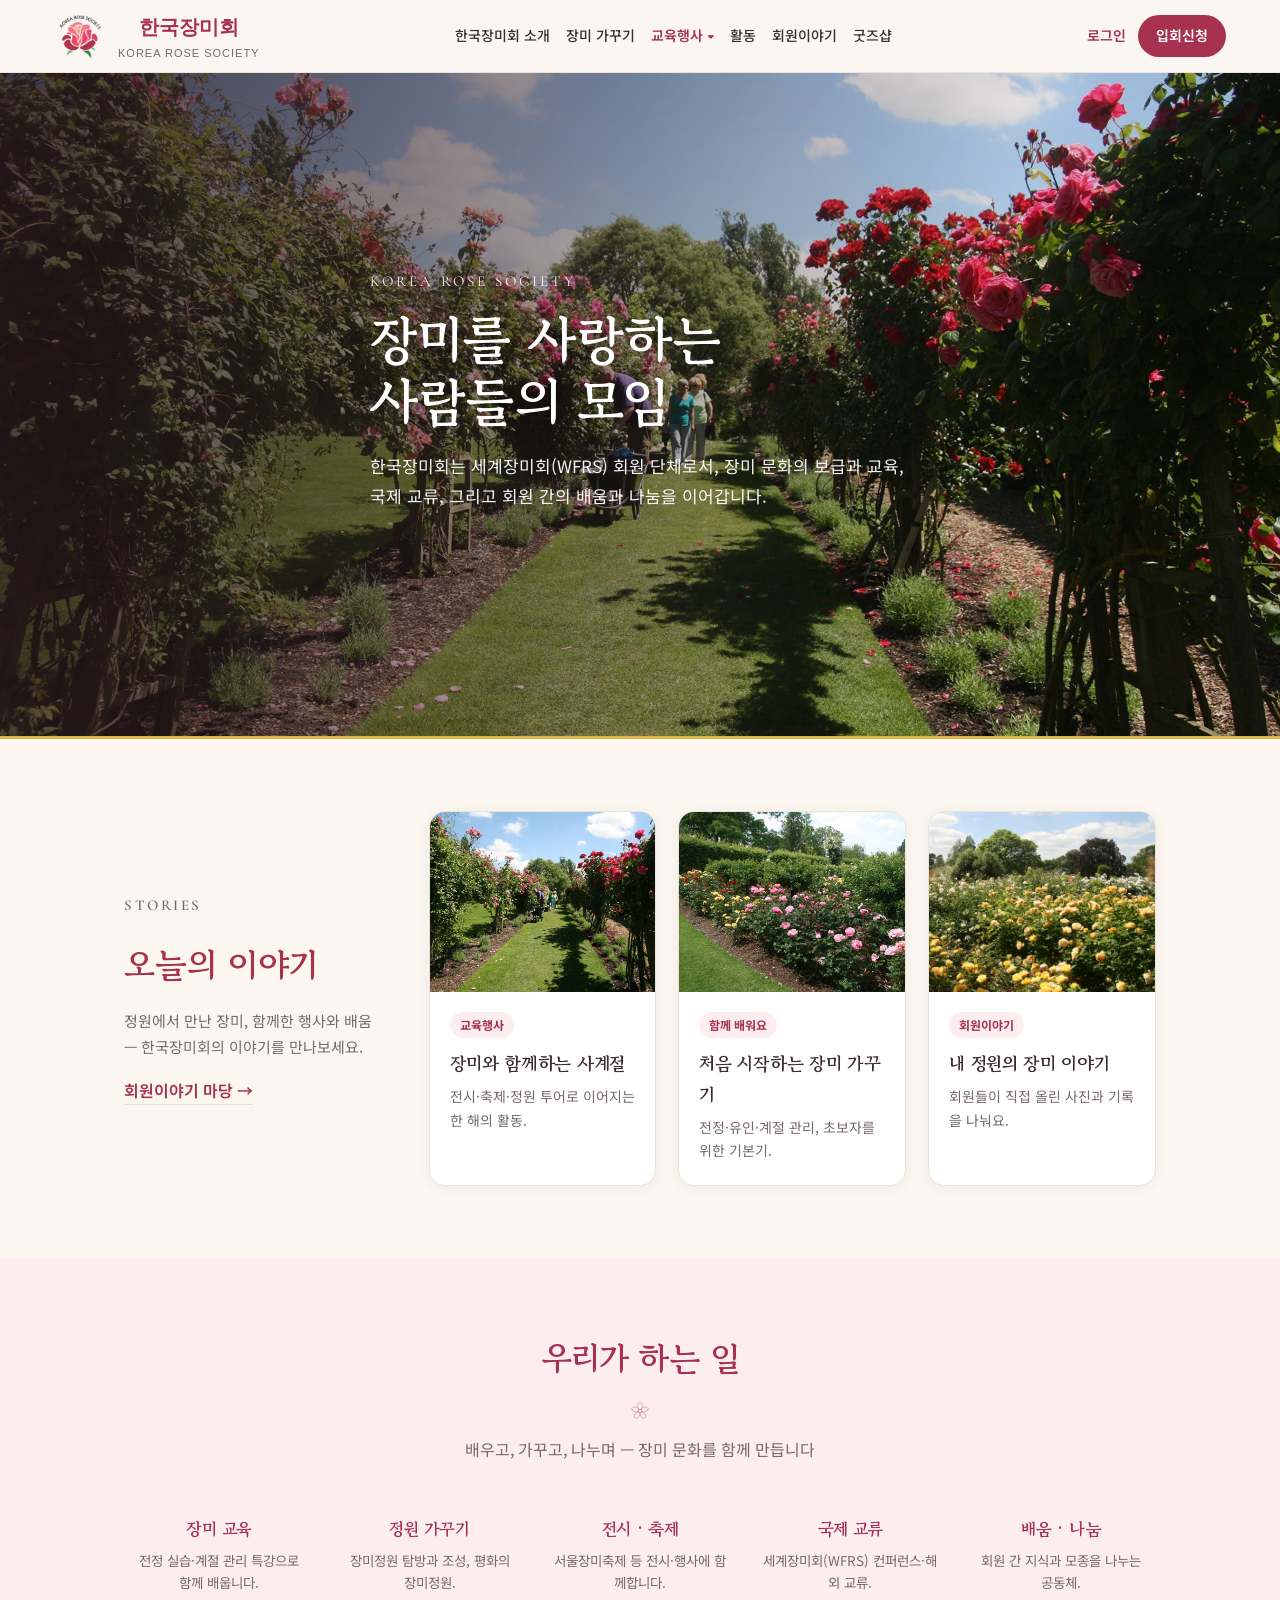
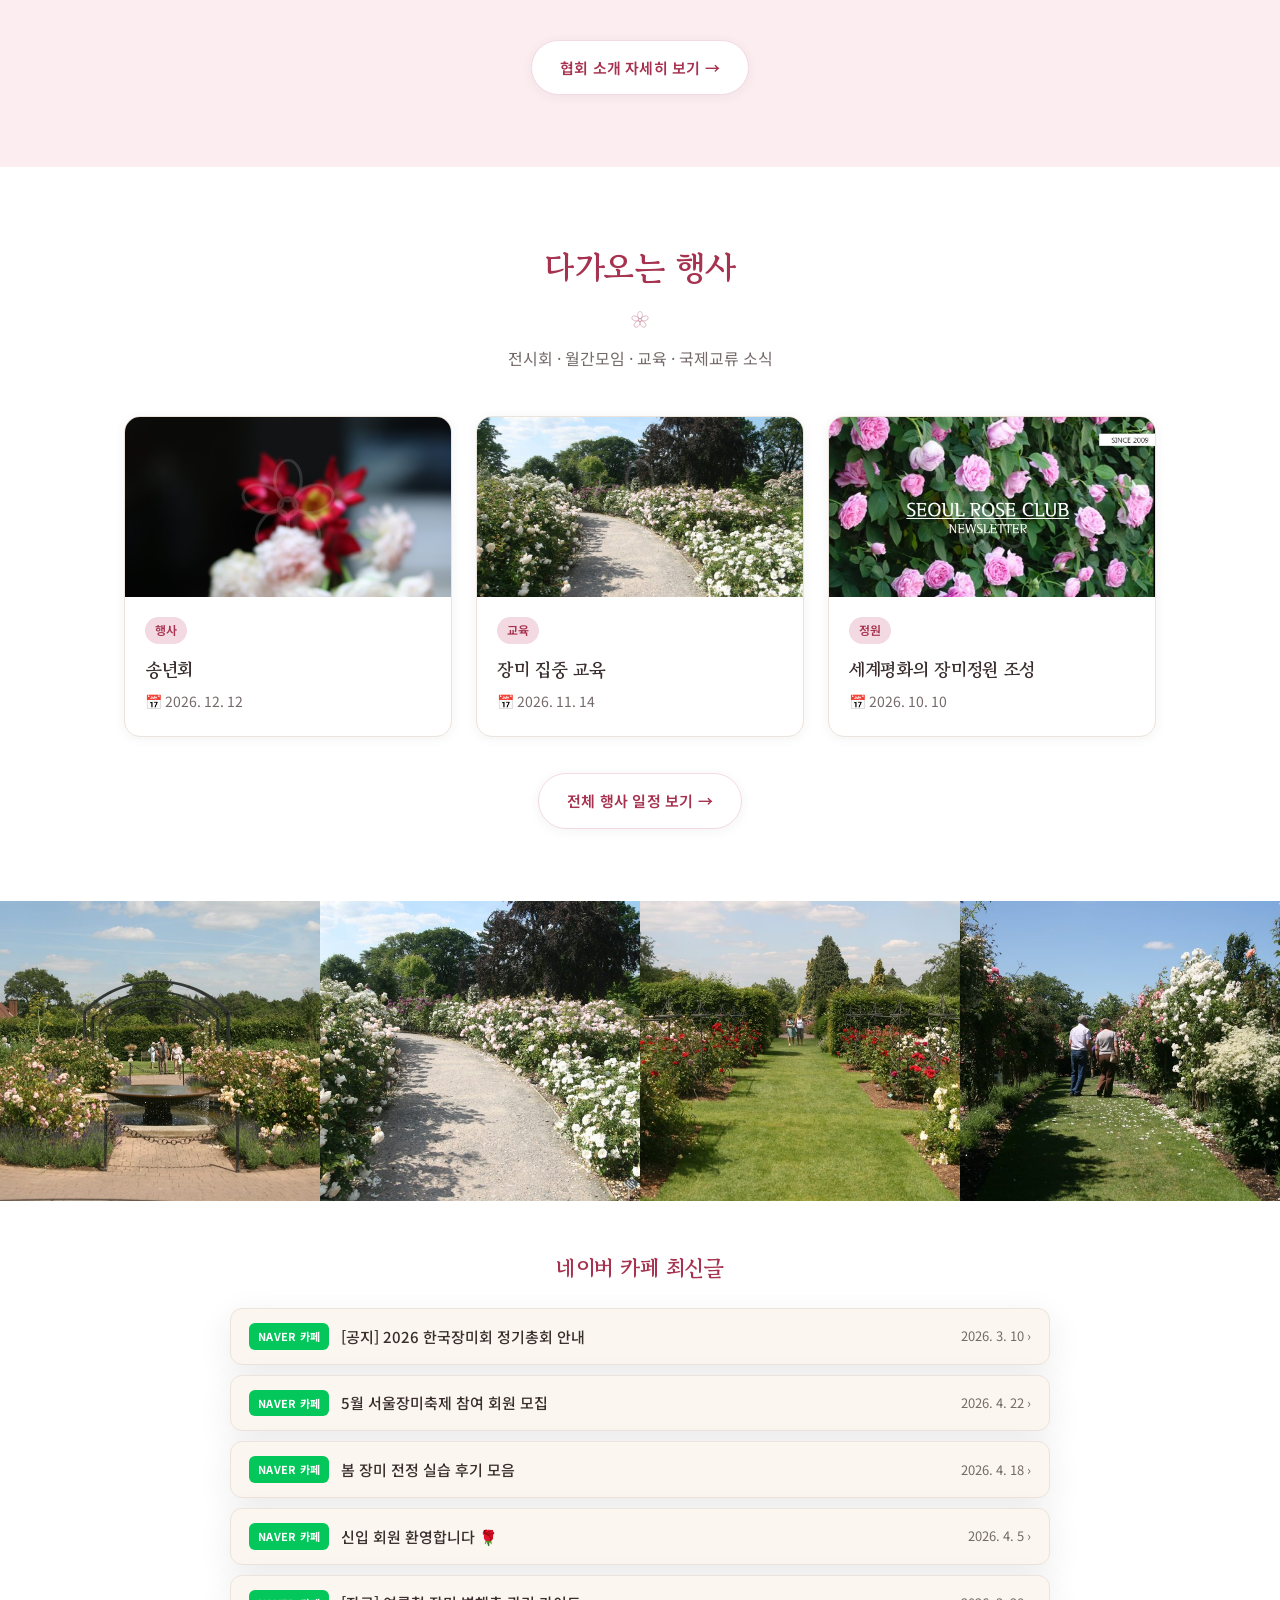
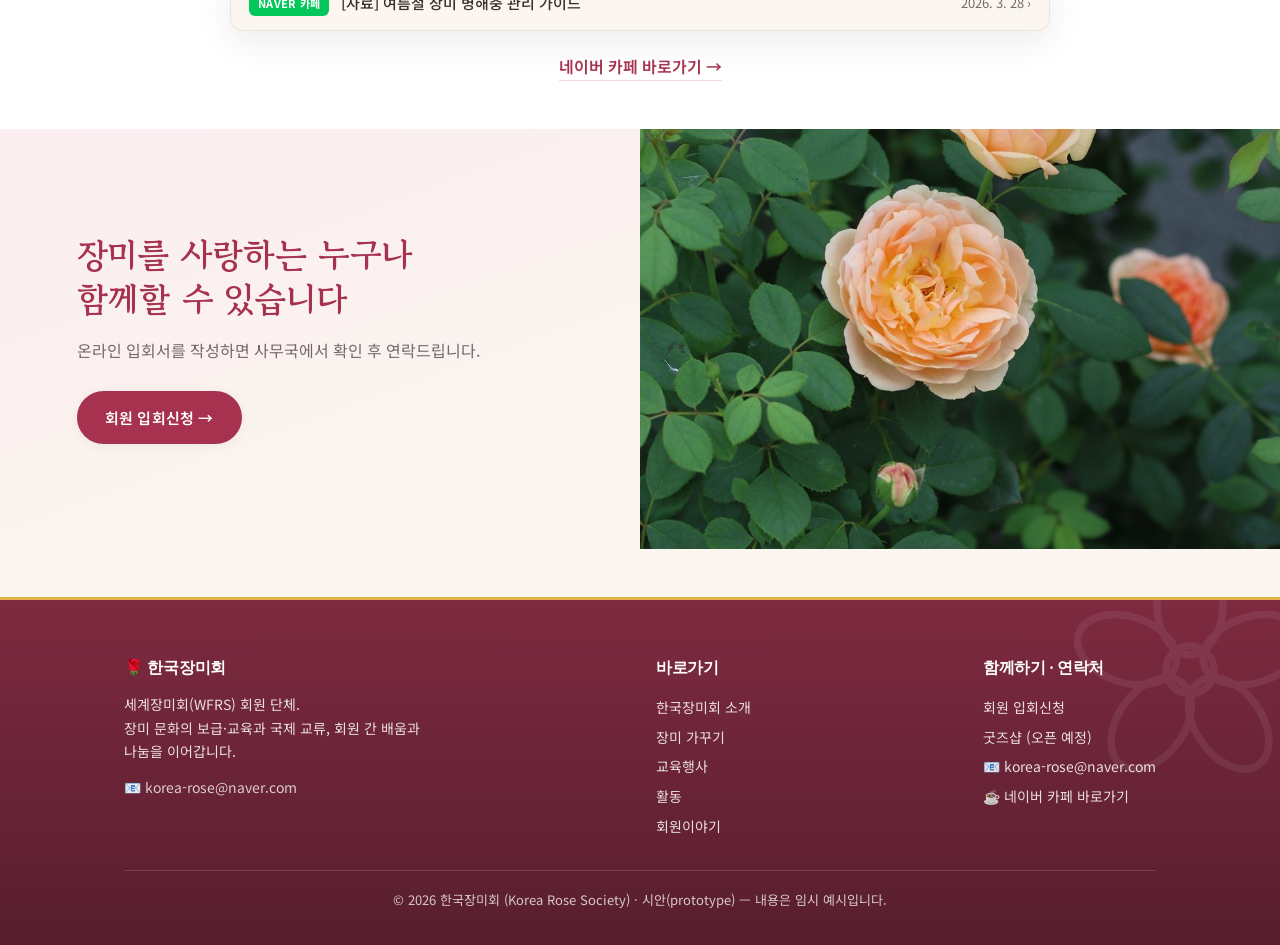
==== commit 0951d839: "메뉴·타이틀 통일 + 로고/브랜드 정리 - Q&A 메뉴·페이지 삭제(qna.html) - 타이틀 통일: 행사·정원 → 교육행사, 회원 스토리 → 회원이야기 (메뉴·홈·각 페이지·푸" ====
--- a/index.html
+++ b/index.html
@@ -14,7 +14,7 @@
   <section class="hero-full">
     <div class="hero-overlay"></div>
     <div class="container hero-content">
-      <p class="hero-eyebrow">KOREA ROSE SOCIETY · WFRS</p>
+      <p class="hero-eyebrow">KOREA ROSE SOCIETY</p>
       <h1 class="hero-title">장미를 사랑하는<br>사람들의 모임</h1>
       <p class="hero-lead">한국장미회는 세계장미회(WFRS) 회원 단체로서, 장미 문화의 보급과 교육,
          국제 교류, 그리고 회원 간의 배움과 나눔을 이어갑니다.</p>
@@ -28,13 +28,13 @@
         <p class="kicker">STORIES</p>
         <h2>오늘의 이야기</h2>
         <p>정원에서 만난 장미, 함께한 행사와 배움 — 한국장미회의 이야기를 만나보세요.</p>
-        <a href="stories.html" class="text-link">회원 스토리 마당 →</a>
+        <a href="stories.html" class="text-link">회원이야기 마당 →</a>
       </div>
       <div class="story-cards">
         <a class="photo-card" href="events.html">
           <div class="photo-card-img" style="background-image:url('images/garden/feature-1.jpg')"></div>
           <div class="photo-card-body">
-            <span class="tag">행사 · 정원</span>
+            <span class="tag">교육행사</span>
             <h3>장미와 함께하는 사계절</h3>
             <p>전시·축제·정원 투어로 이어지는 한 해의 활동.</p>
           </div>
@@ -50,7 +50,7 @@
         <a class="photo-card" href="stories.html">
           <div class="photo-card-img" style="background-image:url('images/garden/feature-3.jpg')"></div>
           <div class="photo-card-body">
-            <span class="tag">회원 스토리</span>
+            <span class="tag">회원이야기</span>
             <h3>내 정원의 장미 이야기</h3>
             <p>회원들이 직접 올린 사진과 기록을 나눠요.</p>
           </div>
--- a/css/style.css
+++ b/css/style.css
@@ -53,12 +53,10 @@
 .site-header .container.nav { max-width: 1220px; }
 .brand { display: flex; align-items: center; gap: 12px; flex: 0 0 auto; }
 .brand .logo {
-  width: 48px; height: 48px; border-radius: 50%;
-  background: #fff; display: grid; place-items: center; overflow: hidden;
-  box-shadow: 0 1px 5px rgba(140, 47, 57, 0.18);
+  width: 52px; height: 52px; display: grid; place-items: center;
 }
 .brand .logo img { width: 100%; height: 100%; object-fit: contain; }
-.brand .name { font-family: "Nanum Myeongjo", serif; font-size: 20px; font-weight: 700; color: var(--rose-deep); }
+.brand .name { font-family: "Nanum Myeongjo", serif; font-size: 20px; font-weight: 700; color: var(--rose-deep); text-align: center; }
 .brand .name small { display: block; font-family: sans-serif; font-size: 11px; color: var(--gray); letter-spacing: 1px; font-weight: 400; }
 .menu {
   display: flex; gap: 16px; list-style: none; font-size: 14px; font-weight: 500;
@@ -123,6 +121,7 @@
 
 /* ===== 위원회 카드 ===== */
 .cards { display: grid; grid-template-columns: repeat(3, 1fr); gap: 22px; }
+.cards.cards-4 { grid-template-columns: repeat(4, 1fr); }
 .card {
   background: #fff; border: 1px solid var(--line); border-radius: 16px;
   padding: 30px 28px; box-shadow: var(--shadow-sm);
@@ -600,6 +599,7 @@
   .nav { flex-wrap: wrap; }
   .nav-right { gap: 10px; }
   .cards, .event-grid, .org-grid, .plan-grid { grid-template-columns: 1fr; }
+  .cards.cards-4 { grid-template-columns: repeat(2, 1fr); }
   .gallery-grid, .content-grid { grid-template-columns: repeat(2, 1fr); }
   .hero h1 { font-size: 32px; }
 
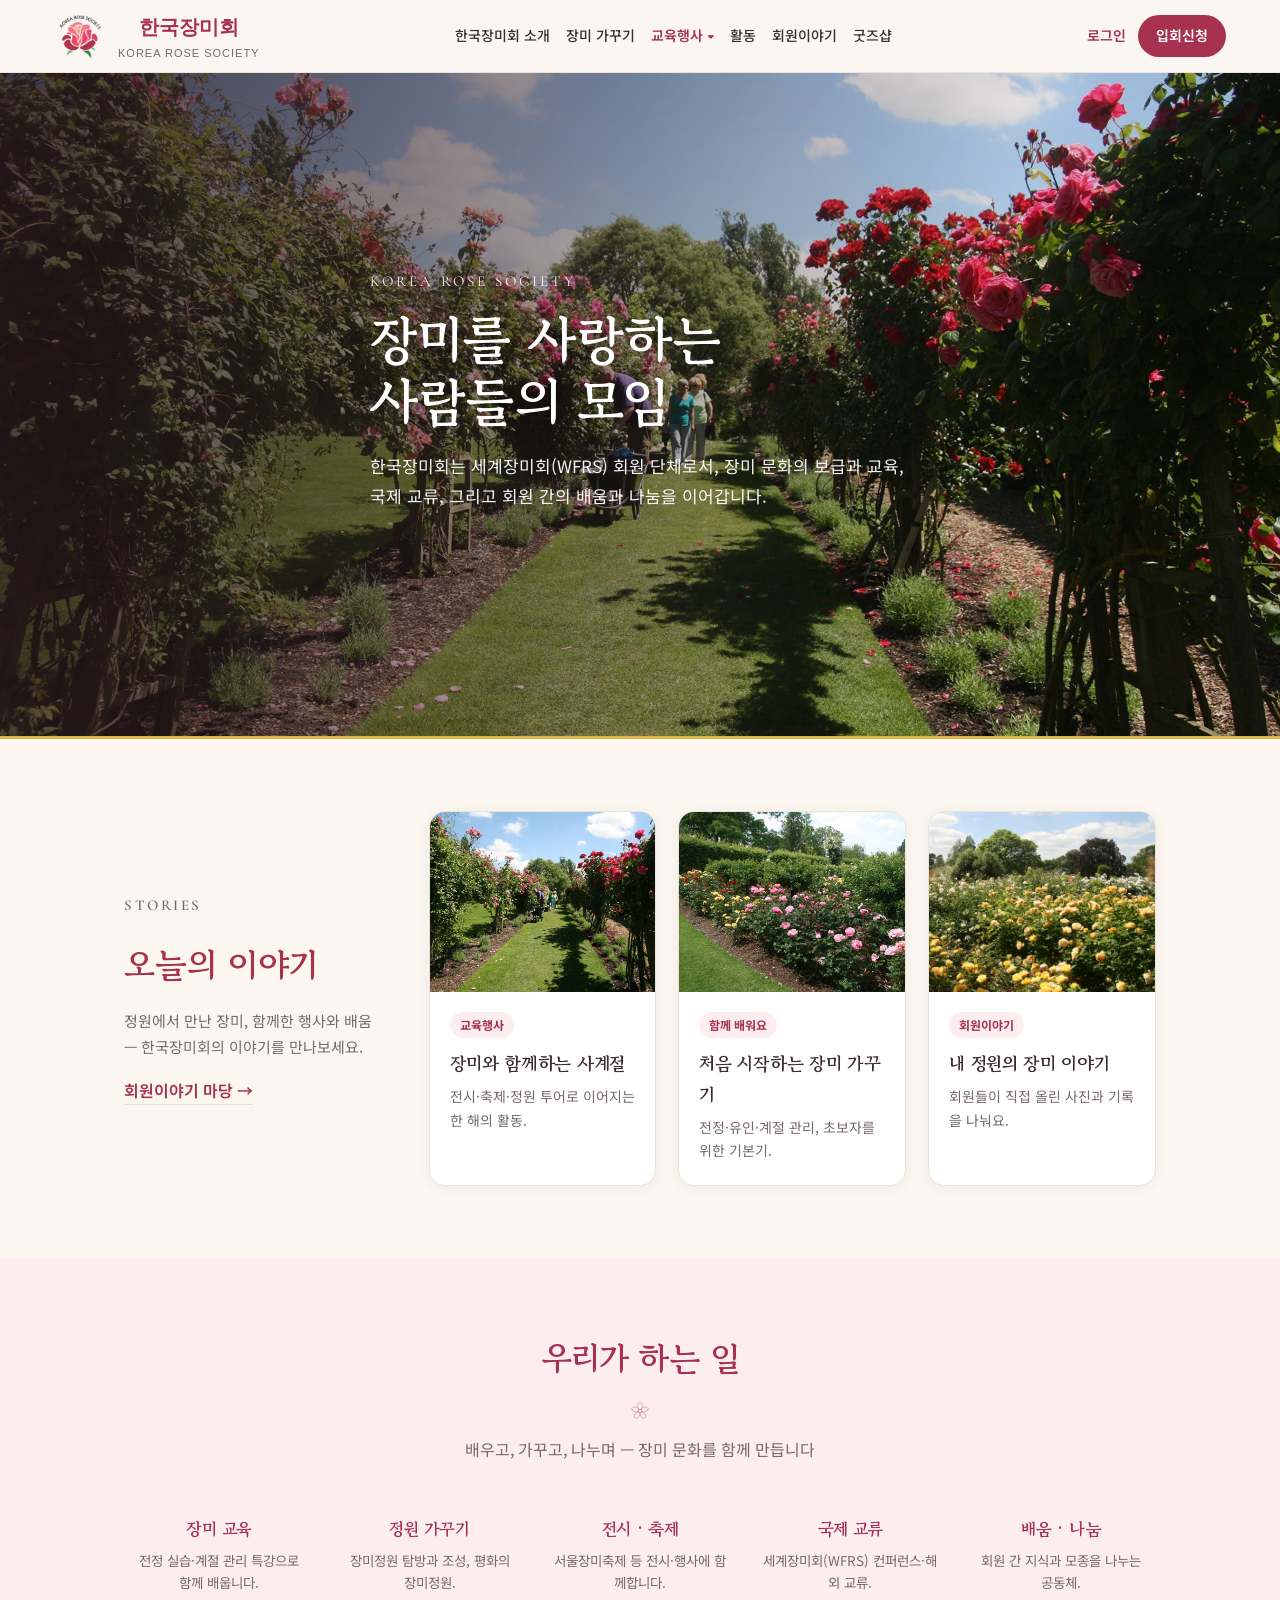
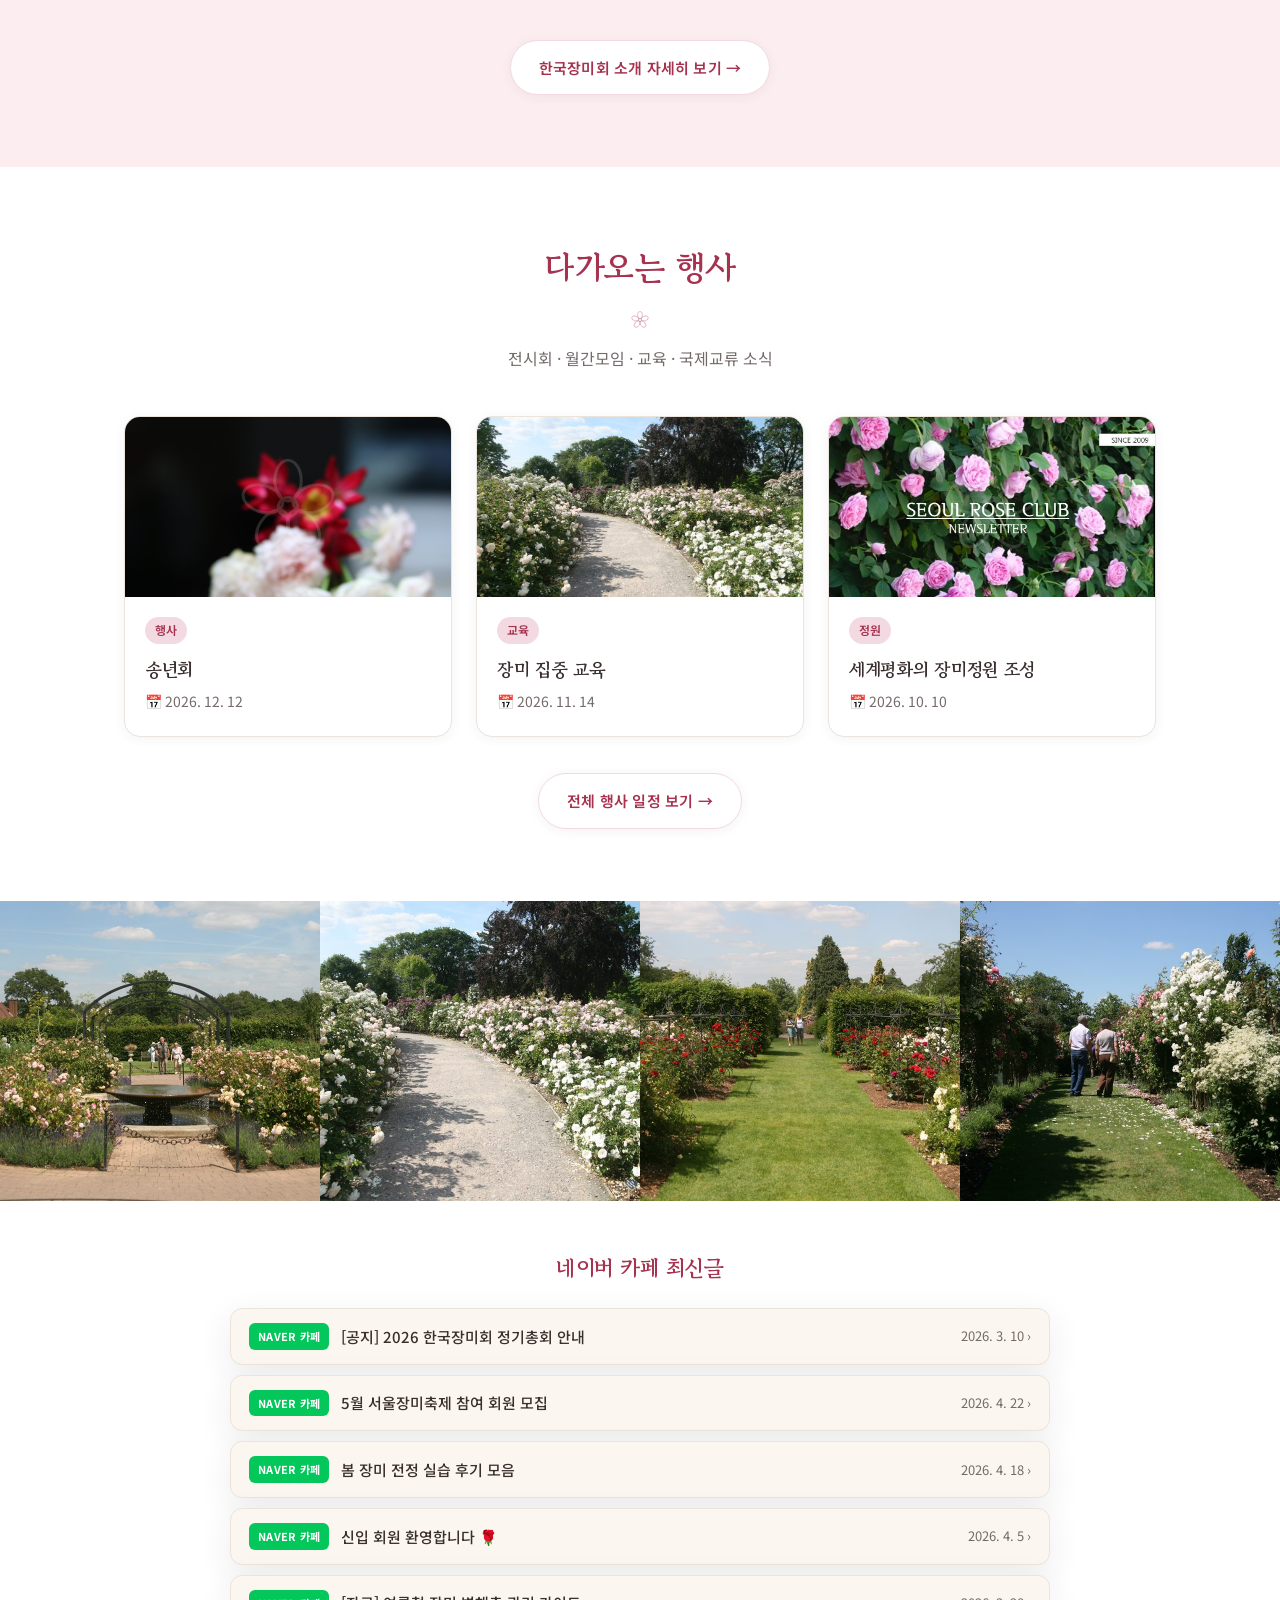
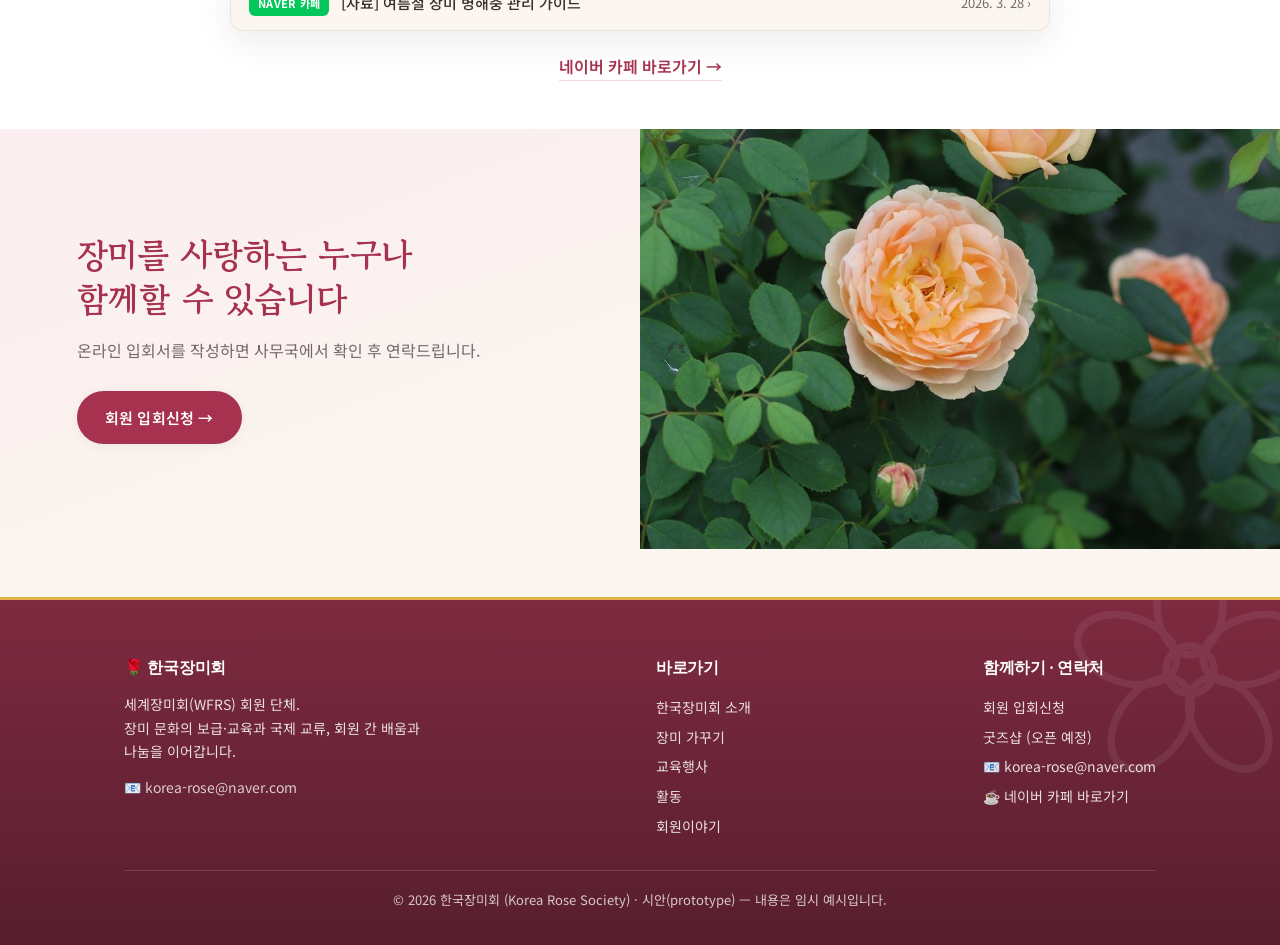
==== commit 8229fd0f: "'협회' 표기를 '한국장미회'로 통일 - 한국장미회 소개 페이지: 제목·h1·소식 라벨 - 홈 '한국장미회 소개 자세히 보기' 버튼 - (예외) events.html '해외 협회 " ====
--- a/index.html
+++ b/index.html
@@ -87,7 +87,7 @@
         </div>
       </div>
       <div style="text-align:center; margin-top:38px;">
-        <a href="about.html" class="btn btn-rose-outline">협회 소개 자세히 보기 →</a>
+        <a href="about.html" class="btn btn-rose-outline">한국장미회 소개 자세히 보기 →</a>
       </div>
     </div>
   </section>
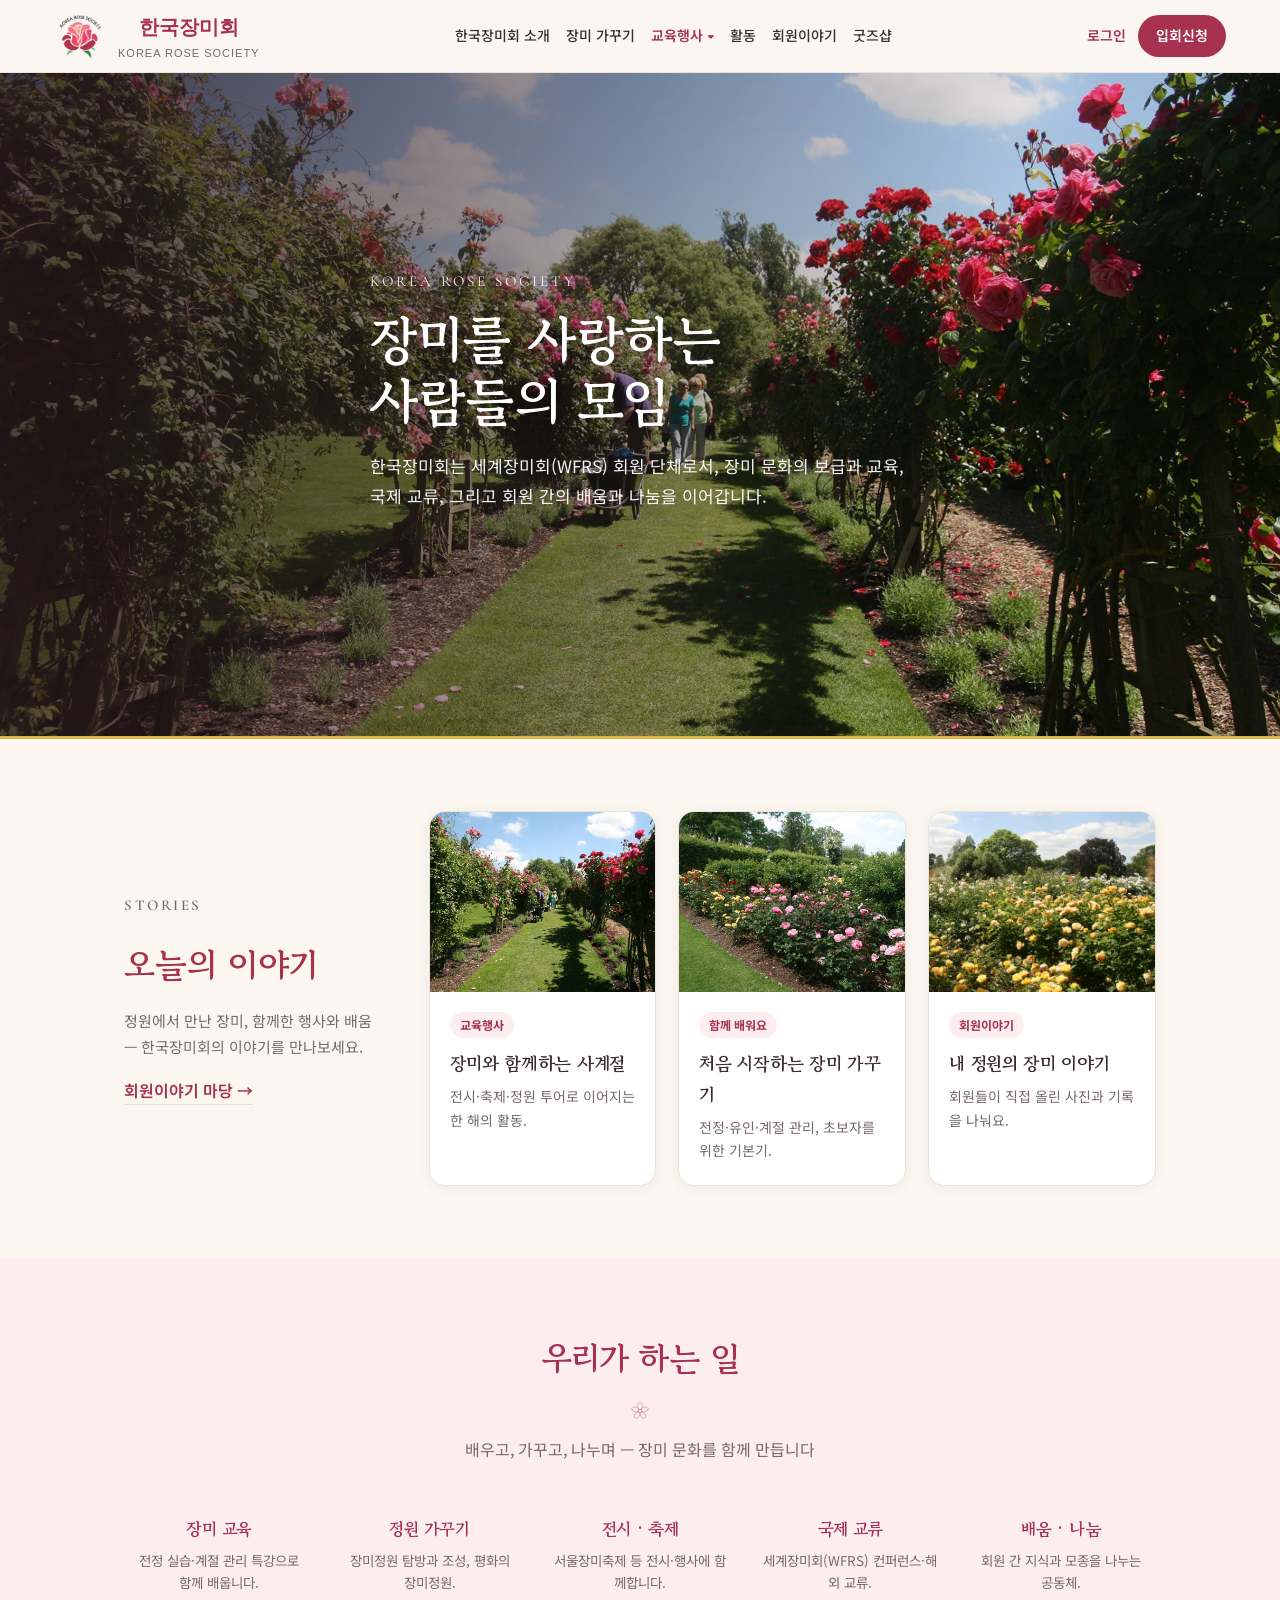
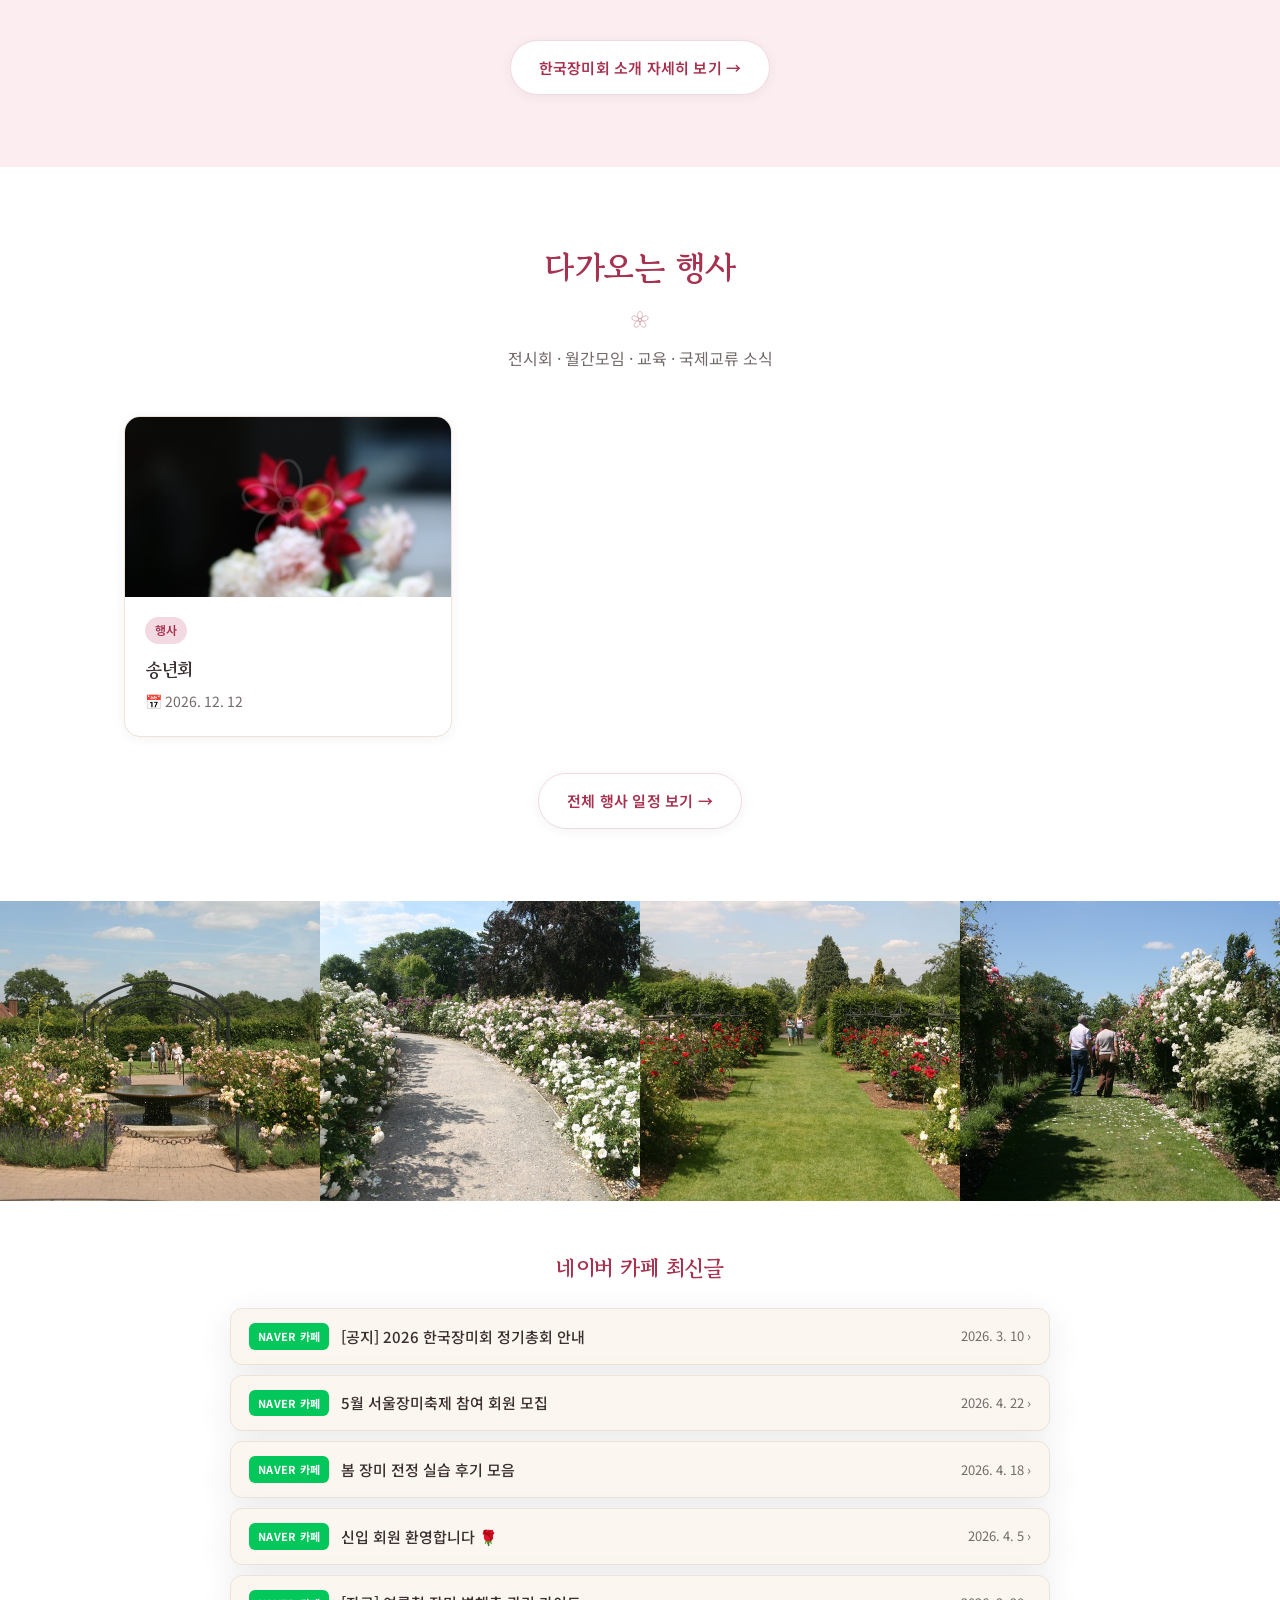
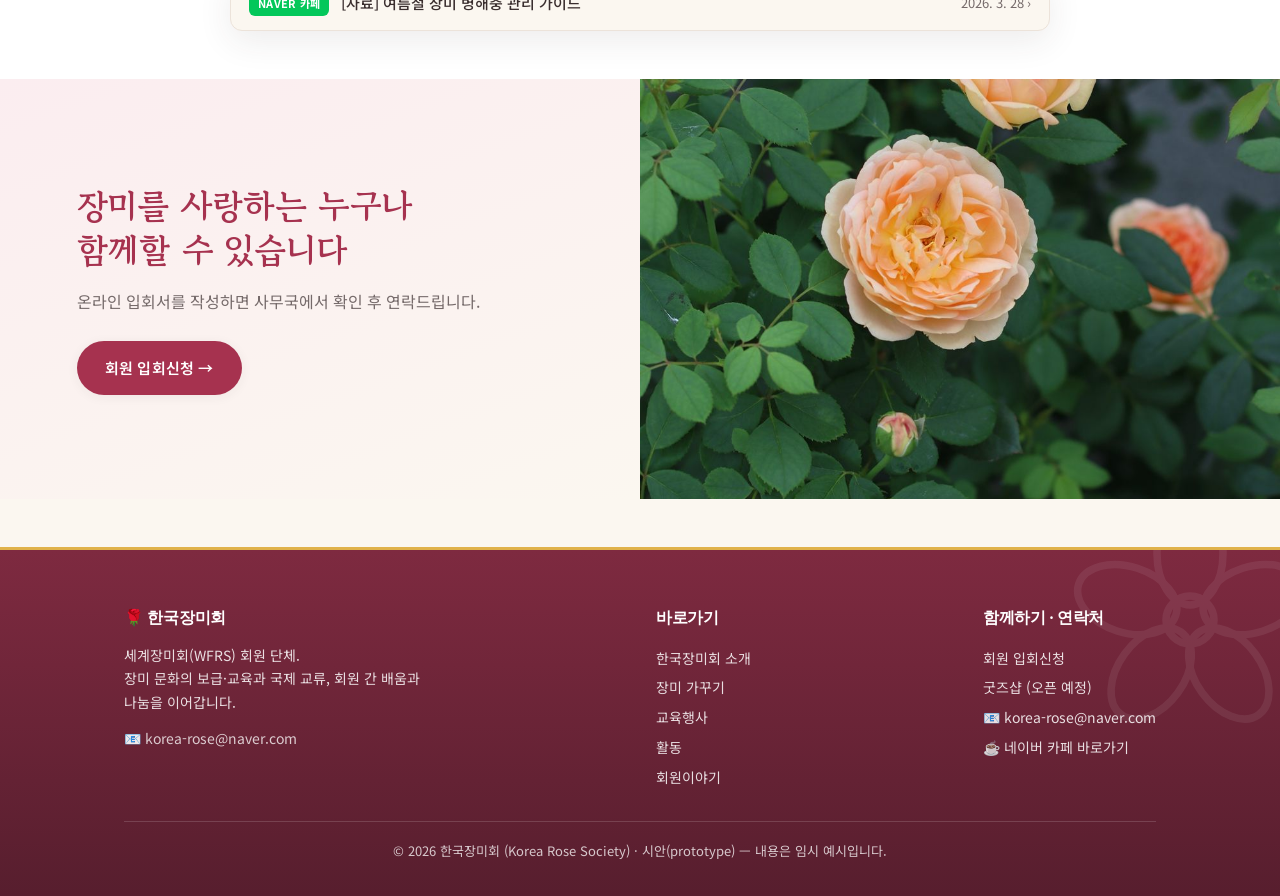
==== commit 6b9aa846: "홈 네이버 카페 섹션의 중복 '바로가기' 링크 제거 - '네이버 카페 최신글' 아래 중복되던 '네이버 카페 바로가기 →' 링크 삭제  Co-Authored-By: Claude Op" ====
--- a/index.html
+++ b/index.html
@@ -117,9 +117,6 @@
     <div class="container">
       <h2 class="section-title-sm">네이버 카페 최신글</h2>
       <div class="cafe-list" id="cafe-list"></div>
-      <div style="text-align:center; margin-top:22px;">
-        <a href="https://cafe.naver.com/korearose" target="_blank" rel="noopener" class="text-link">네이버 카페 바로가기 →</a>
-      </div>
     </div>
   </section>
 
--- a/css/style.css
+++ b/css/style.css
@@ -171,6 +171,10 @@
 }
 .event-body h3 { font-size: 18px; margin-bottom: 6px; }
 .event-date { color: var(--gray); font-size: 14px; }
+.event-card.has-detail { cursor: pointer; }
+.event-summary { color: var(--ink); font-size: 14px; margin-top: 8px; line-height: 1.55; }
+.event-more { display: inline-block; margin-top: 12px; color: var(--rose-deep); font-weight: 600; font-size: 13px; }
+.event-card.has-detail:hover .event-more { text-decoration: underline; }
 
 /* ===== 폼 (입회신청) ===== */
 .form-wrap { max-width: 640px; margin: 0 auto; background: #fff; padding: 40px; border-radius: 16px; box-shadow: var(--shadow); }
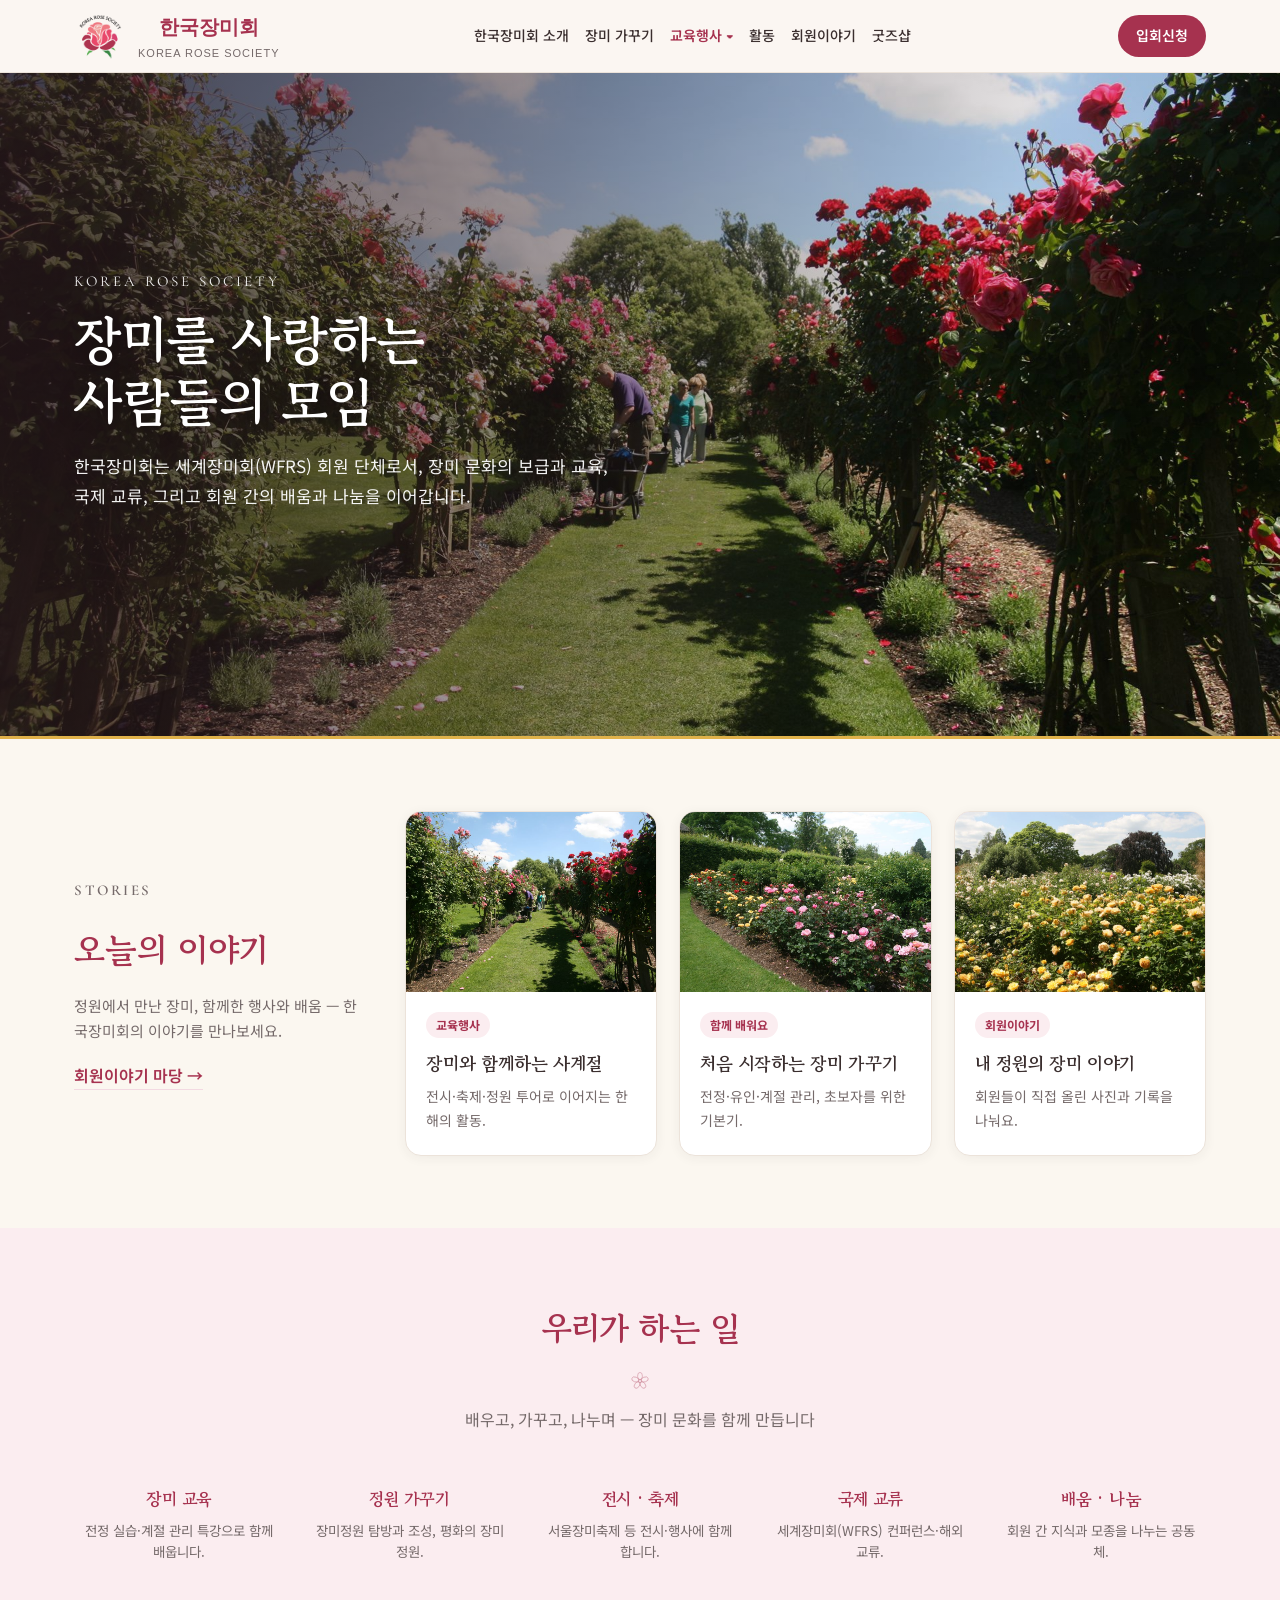
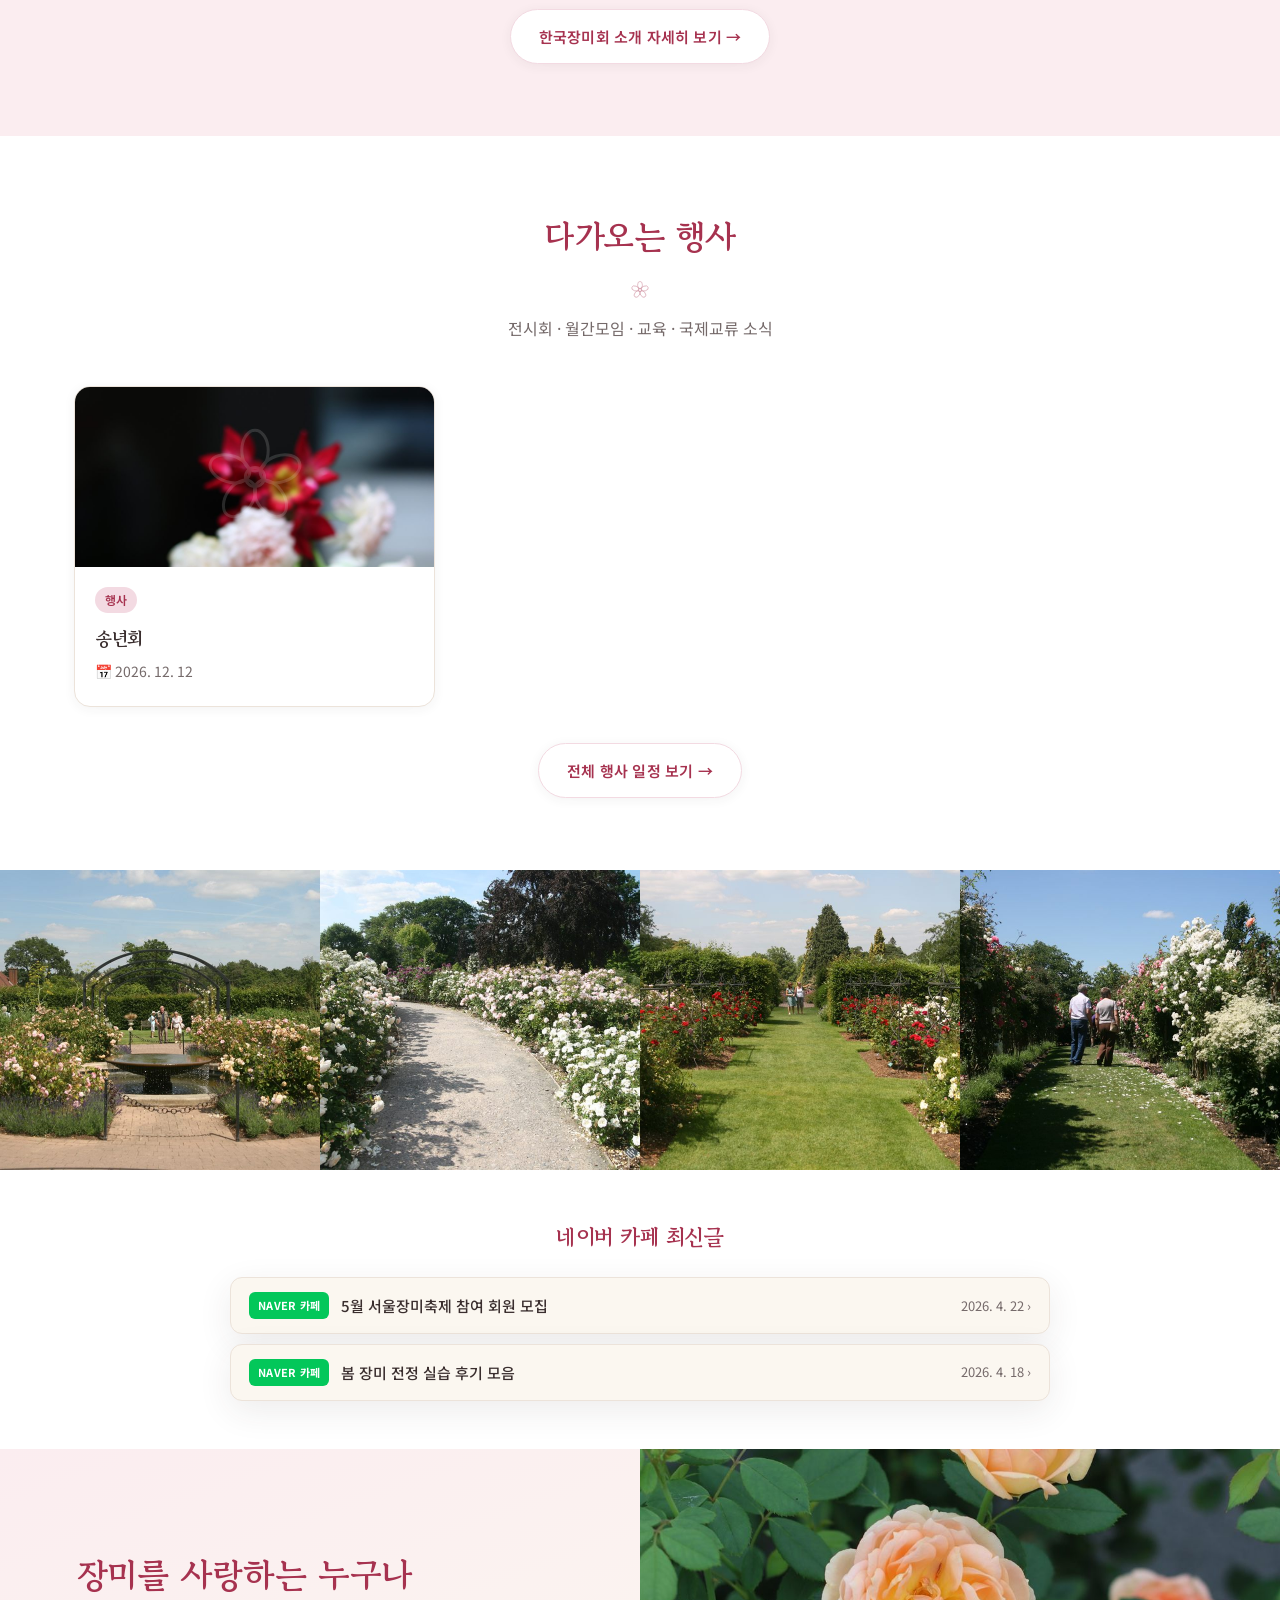
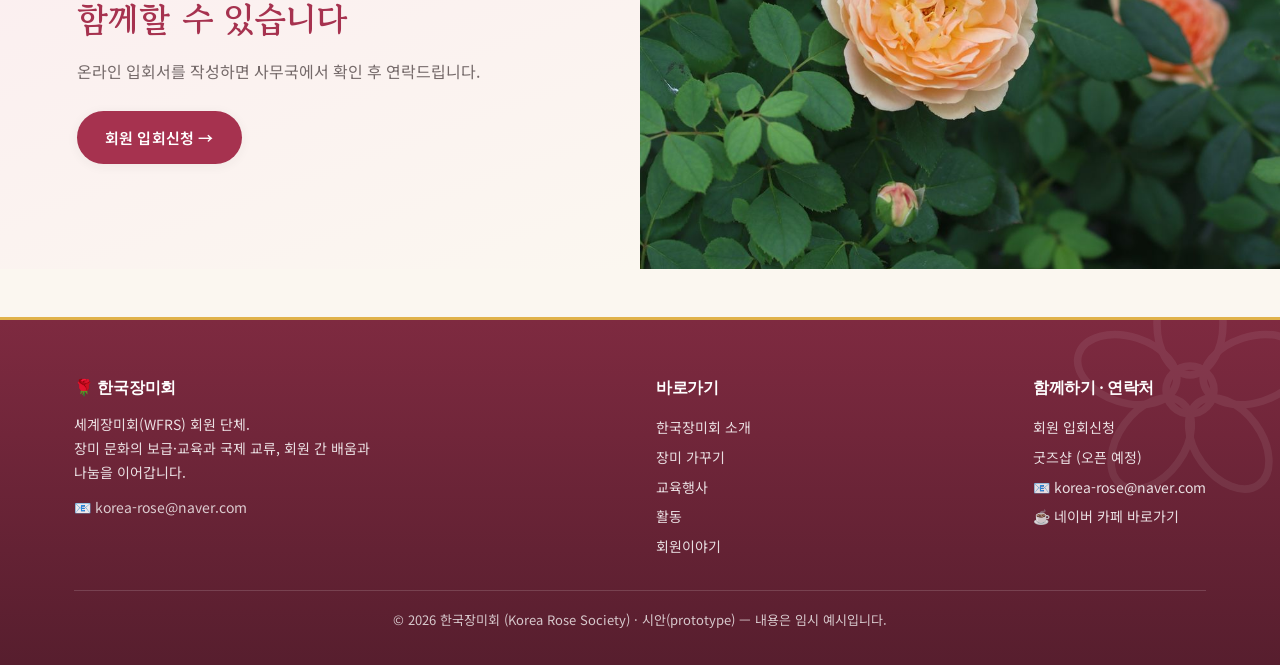
==== commit 1d80fdff: "공개 메뉴 로그인 제거 + 입회신청 이메일 자동전송 + SEO/레이아웃 보강 - 헤더 공개 메뉴에서 로그인 링크 제거 (관리자는 login.html 직접 접속 유지) - 입회신청 " ====
--- a/index.html
+++ b/index.html
@@ -4,12 +4,14 @@
   <meta charset="UTF-8">
   <meta name="viewport" content="width=device-width, initial-scale=1.0">
   <title>한국장미회 | Korea Rose Society</title>
+  <meta name="description" content="한국장미회(Korea Rose Society)는 세계장미회(WFRS) 회원 단체로, 장미 문화의 보급·교육, 정원 투어, 국제 교류와 회원 간 나눔을 이어갑니다.">
   <link rel="stylesheet" href="css/style.css">
 </head>
 <body>
 
   <div id="site-header"></div>
 
+  <main>
   <!-- ===== 풀 너비 히어로 ===== -->
   <section class="hero-full">
     <div class="hero-overlay"></div>
@@ -132,6 +134,8 @@
     <div class="cta-img" style="background-image:url('images/garden/cta.jpg')"></div>
   </section>
 
+  </main>
+
   <div id="site-footer"></div>
 
   <!-- 공통 스크립트 -->
@@ -142,6 +146,6 @@
   <script src="js/events.js"></script>
   <script>loadEvents("event-preview", 3);</script>
   <script src="js/cafe.js"></script>
-  <script>loadCafePosts("cafe-list", 5);</script>
+  <script>loadCafePosts("cafe-list", 2);</script>
 </body>
 </html>
--- a/css/style.css
+++ b/css/style.css
@@ -15,6 +15,9 @@
   --line: #ECE3DA;           /* 따뜻한 구분선 */
   --shadow: 0 10px 34px rgba(58, 46, 46, 0.09);
   --shadow-sm: 0 2px 12px rgba(58, 46, 46, 0.06);
+  /* 콘텐츠 영역 최대 폭 — 헤더·본문·푸터가 동일 기준선에 정렬되도록 한 곳에서 관리 */
+  --container: 1180px;
+  --container-pad: 24px;
   /* 5장 꽃잎 장미 라인아트 모티프 (딥 로즈) */
   --rose-motif: url("data:image/svg+xml,%3Csvg xmlns='http://www.w3.org/2000/svg' viewBox='0 0 100 100' fill='none' stroke='%23A6324F' stroke-width='2.5'%3E%3Ccircle cx='50' cy='50' r='8'/%3E%3Cellipse cx='50' cy='28' rx='11' ry='17'/%3E%3Cellipse cx='50' cy='28' rx='11' ry='17' transform='rotate(72 50 50)'/%3E%3Cellipse cx='50' cy='28' rx='11' ry='17' transform='rotate(144 50 50)'/%3E%3Cellipse cx='50' cy='28' rx='11' ry='17' transform='rotate(216 50 50)'/%3E%3Cellipse cx='50' cy='28' rx='11' ry='17' transform='rotate(288 50 50)'/%3E%3C/svg%3E");
   /* 흰색 버전 (컬러 배경 위) */
@@ -37,7 +40,7 @@
 
 a { color: inherit; text-decoration: none; }
 img { max-width: 100%; display: block; }
-.container { max-width: 1080px; margin: 0 auto; padding: 0 24px; }
+.container { max-width: var(--container); margin: 0 auto; padding: 0 var(--container-pad); }
 
 /* ===== 헤더 / 내비게이션 ===== */
 .site-header {
@@ -50,7 +53,7 @@
   display: flex; align-items: center; justify-content: space-between;
   height: 72px; flex-wrap: nowrap; gap: 14px;
 }
-.site-header .container.nav { max-width: 1220px; }
+/* 헤더 내비도 공통 컨테이너 폭(--container)을 그대로 사용해 본문·푸터와 좌우 기준선을 맞춤 */
 .brand { display: flex; align-items: center; gap: 12px; flex: 0 0 auto; }
 .brand .logo {
   width: 52px; height: 52px; display: grid; place-items: center;
@@ -497,7 +500,7 @@
   position: absolute; inset: 0;
   background: linear-gradient(100deg, rgba(40,22,28,0.78) 0%, rgba(40,22,28,0.45) 42%, rgba(40,22,28,0.12) 75%);
 }
-.hero-content { position: relative; color: #fff; padding: 60px 24px; max-width: 1080px; }
+.hero-content { position: relative; color: #fff; padding: 60px var(--container-pad); max-width: var(--container); margin: 0 auto; width: 100%; }
 .hero-eyebrow {
   font-family: "Cormorant Garamond", serif; letter-spacing: 3px; font-size: 15px;
   text-transform: uppercase; opacity: 0.92; margin-bottom: 14px;
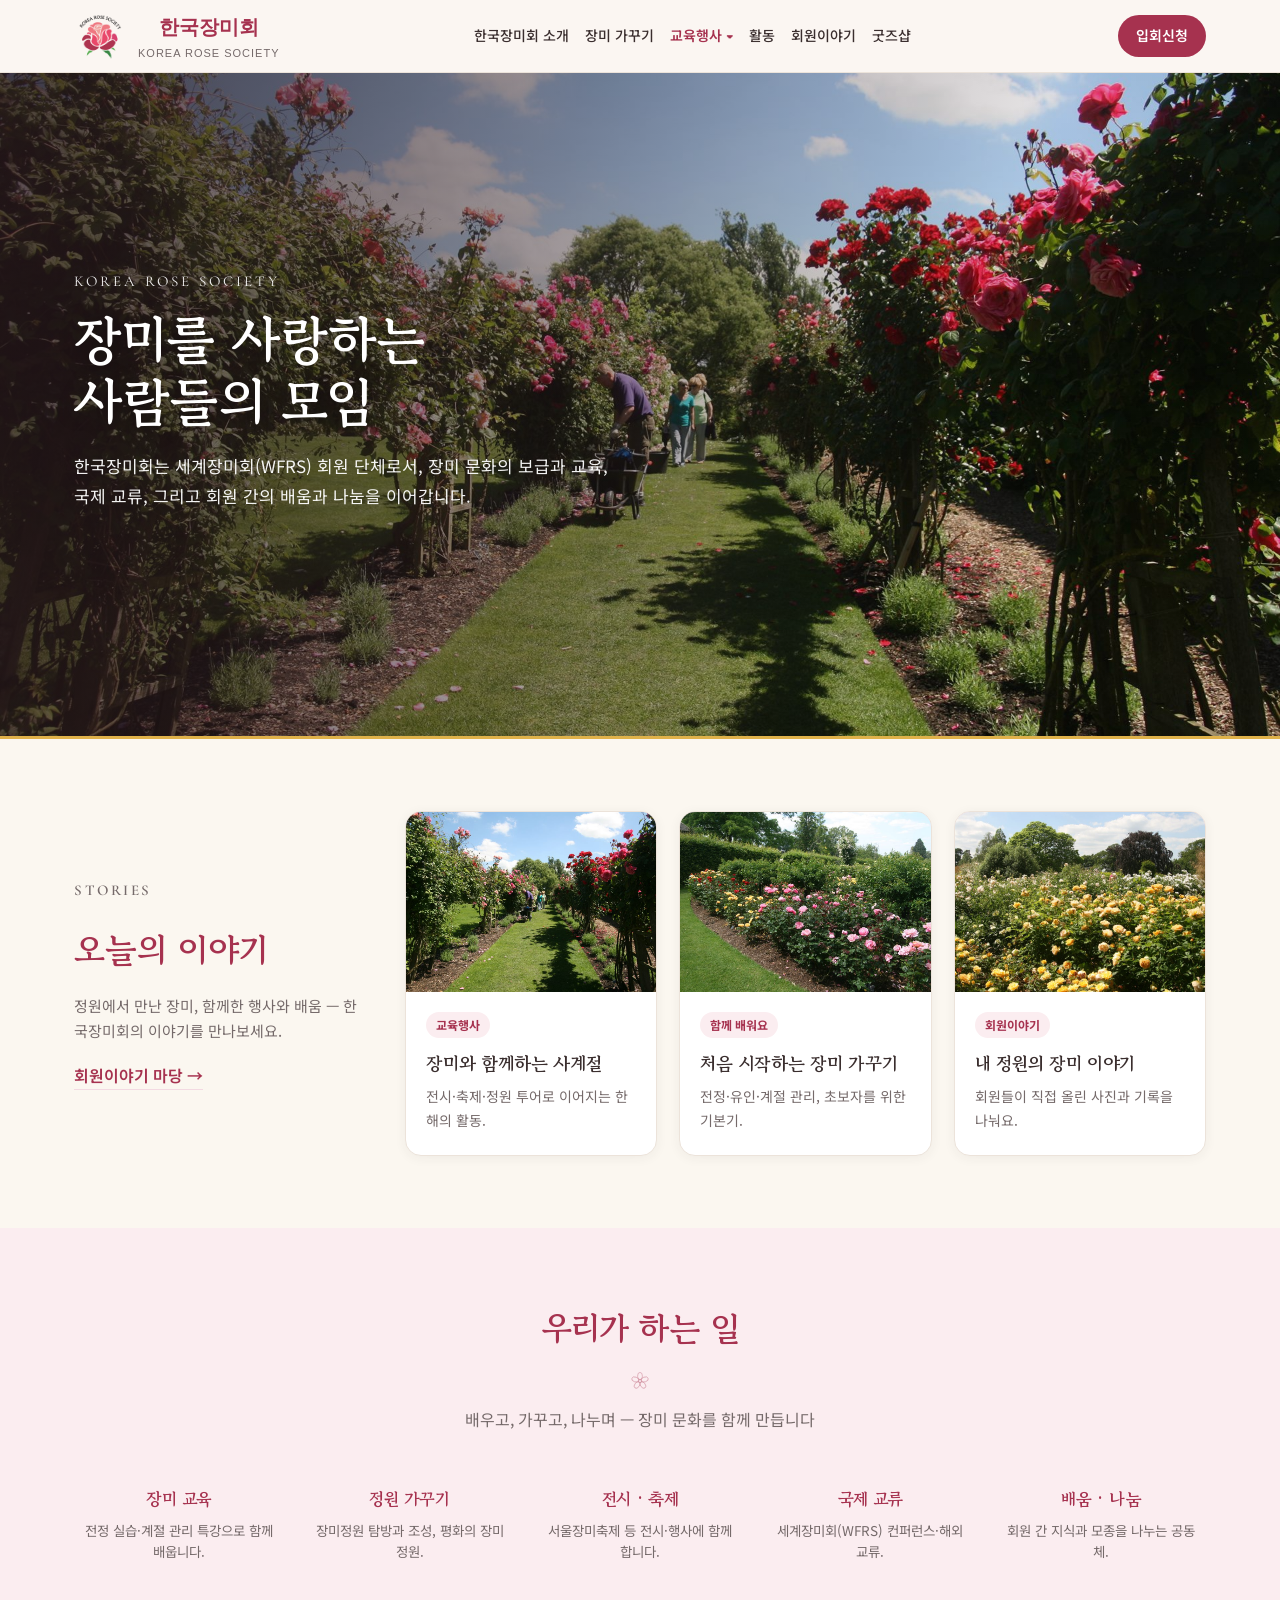
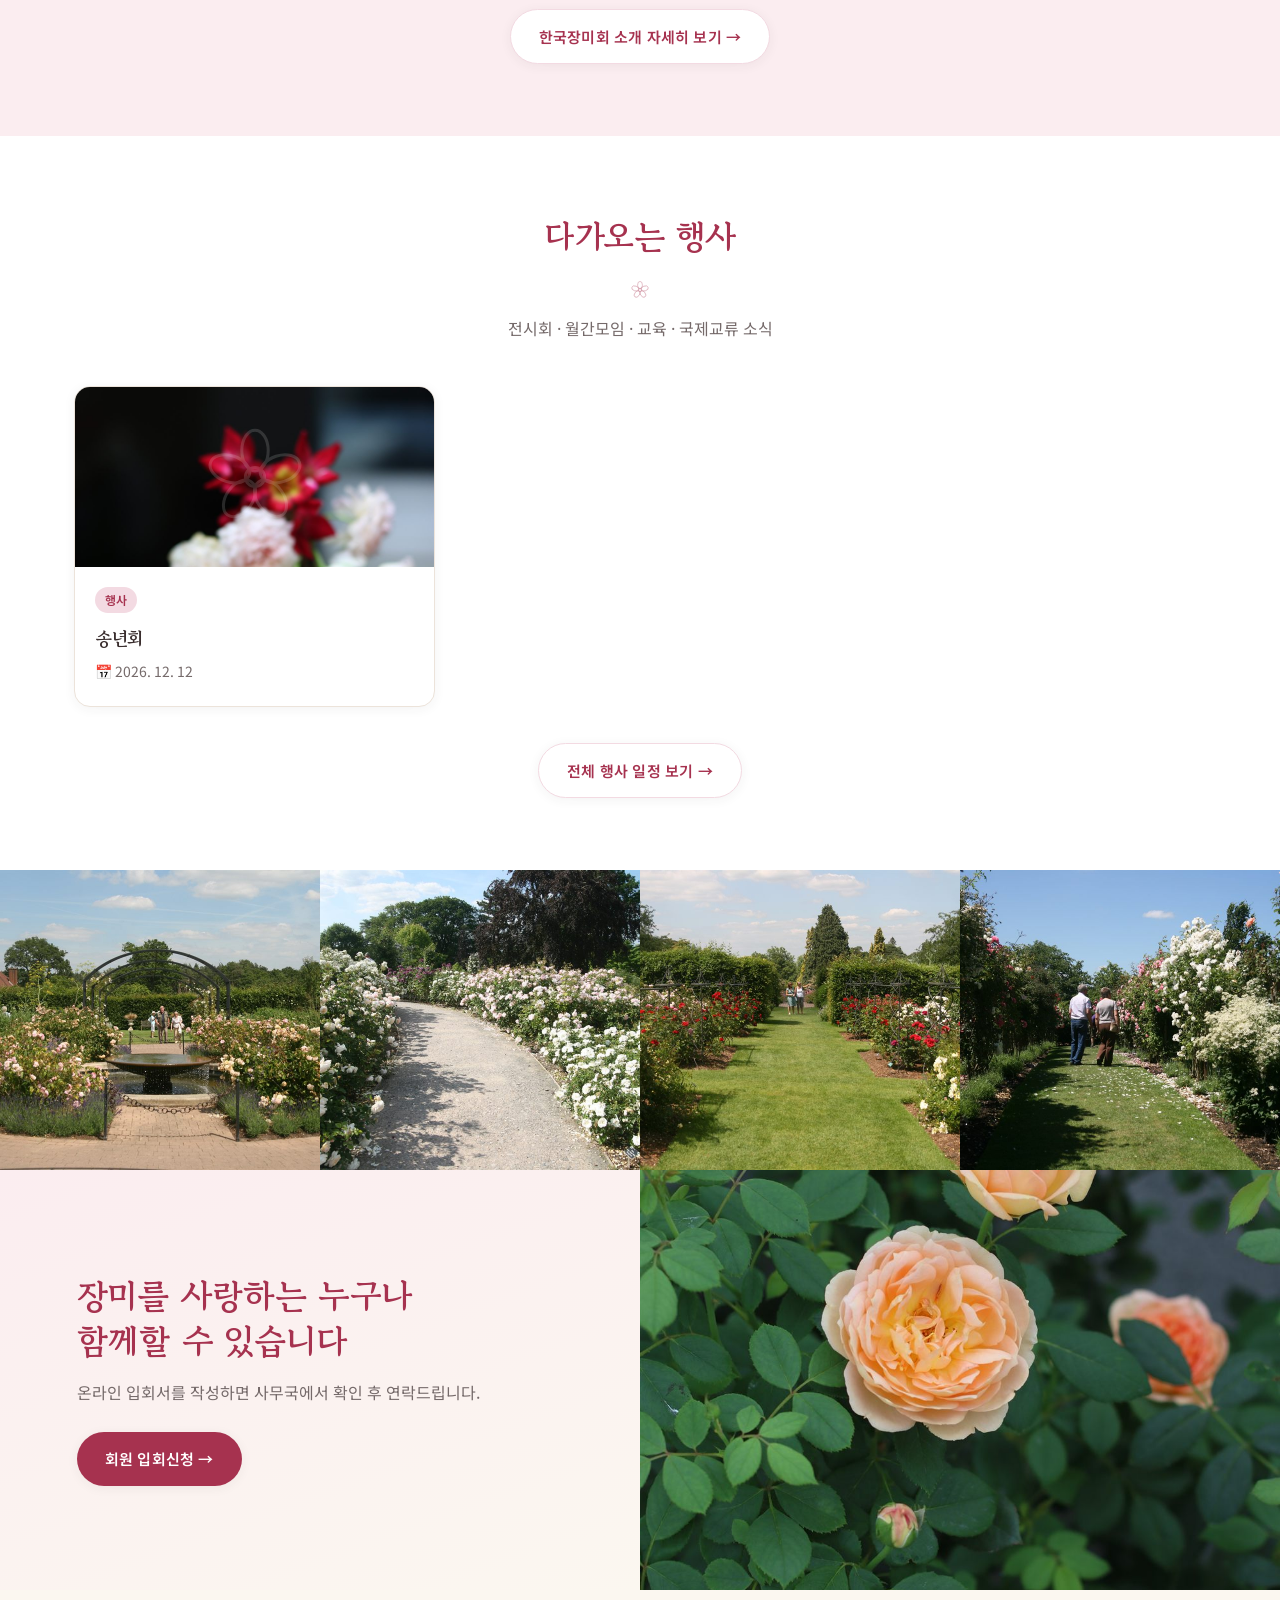
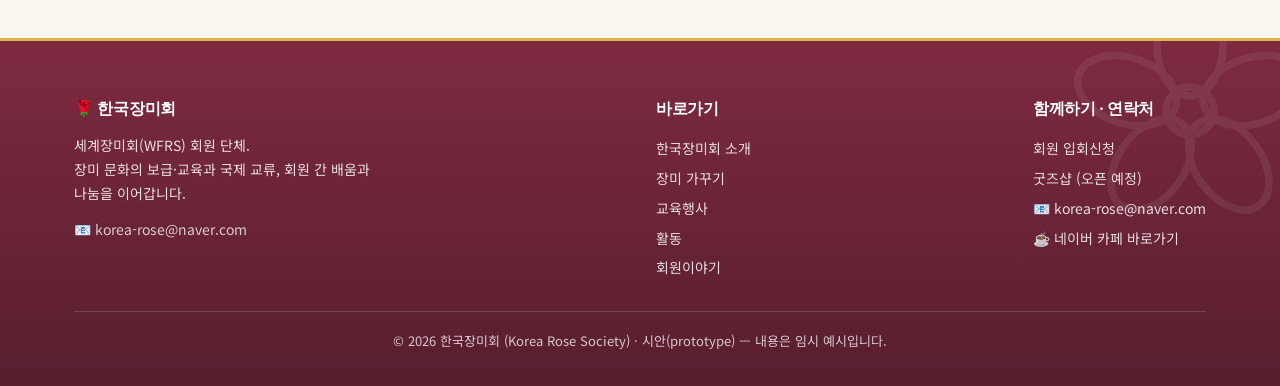
==== commit 68aefa2c: "회원이야기→네이버 카페 최신글 피드 전환 + 홈 카페 섹션 제거 + 네이버 초록색 제거 - stories.html: 로그인 기반 스토리 업로드(로그인은 관리자 전용이라 일반회원 불" ====
--- a/index.html
+++ b/index.html
@@ -114,14 +114,6 @@
     <div class="photo-band-item" style="background-image:url('images/garden/band-4.jpg')"></div>
   </section>
 
-  <!-- ===== 네이버 카페 최신글 (작게) ===== -->
-  <section class="section cafe-section">
-    <div class="container">
-      <h2 class="section-title-sm">네이버 카페 최신글</h2>
-      <div class="cafe-list" id="cafe-list"></div>
-    </div>
-  </section>
-
   <!-- ===== 하단 CTA (2단: 텍스트 + 장미 사진) ===== -->
   <section class="cta-split">
     <div class="cta-text">
@@ -145,7 +137,5 @@
   <!-- 페이지 스크립트 -->
   <script src="js/events.js"></script>
   <script>loadEvents("event-preview", 3);</script>
-  <script src="js/cafe.js"></script>
-  <script>loadCafePosts("cafe-list", 2);</script>
 </body>
 </html>
--- a/css/style.css
+++ b/css/style.css
@@ -239,8 +239,8 @@
   border: 1px solid var(--line); border-radius: 12px; padding: 14px 18px;
   box-shadow: var(--shadow); transition: transform .15s, border-color .15s;
 }
-.cafe-item:hover { transform: translateX(4px); border-color: #03c75a; }
-.cafe-badge { flex: 0 0 auto; font-size: 11px; font-weight: 700; color: #fff; background: #03c75a; padding: 4px 9px; border-radius: 6px; letter-spacing: .3px; }
+.cafe-item:hover { transform: translateX(4px); border-color: var(--rose-light); }
+.cafe-badge { flex: 0 0 auto; font-size: 11px; font-weight: 700; color: #fff; background: var(--rose-deep); padding: 4px 9px; border-radius: 6px; letter-spacing: .3px; }
 .cafe-title { flex: 1 1 auto; color: var(--ink); font-size: 15px; font-weight: 500; overflow: hidden; text-overflow: ellipsis; white-space: nowrap; }
 .cafe-date { flex: 0 0 auto; color: var(--gray); font-size: 13px; }
 
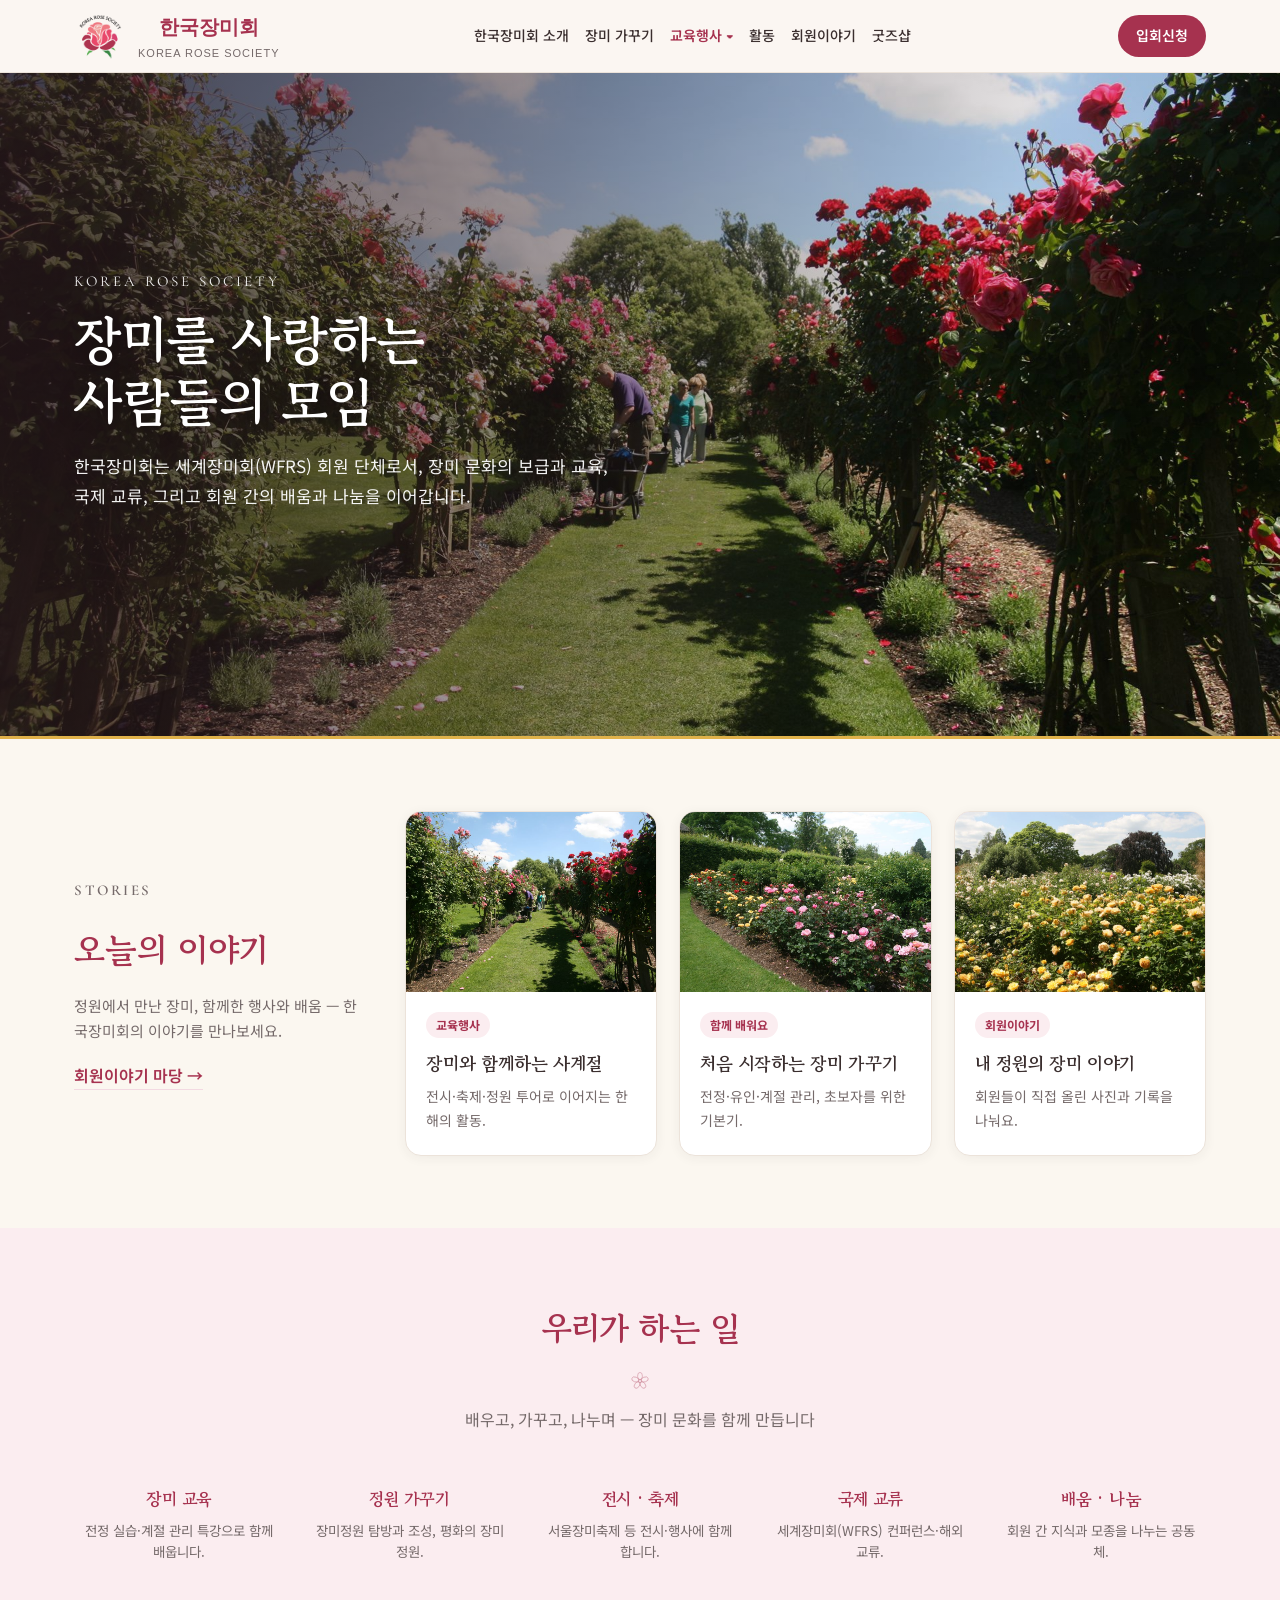
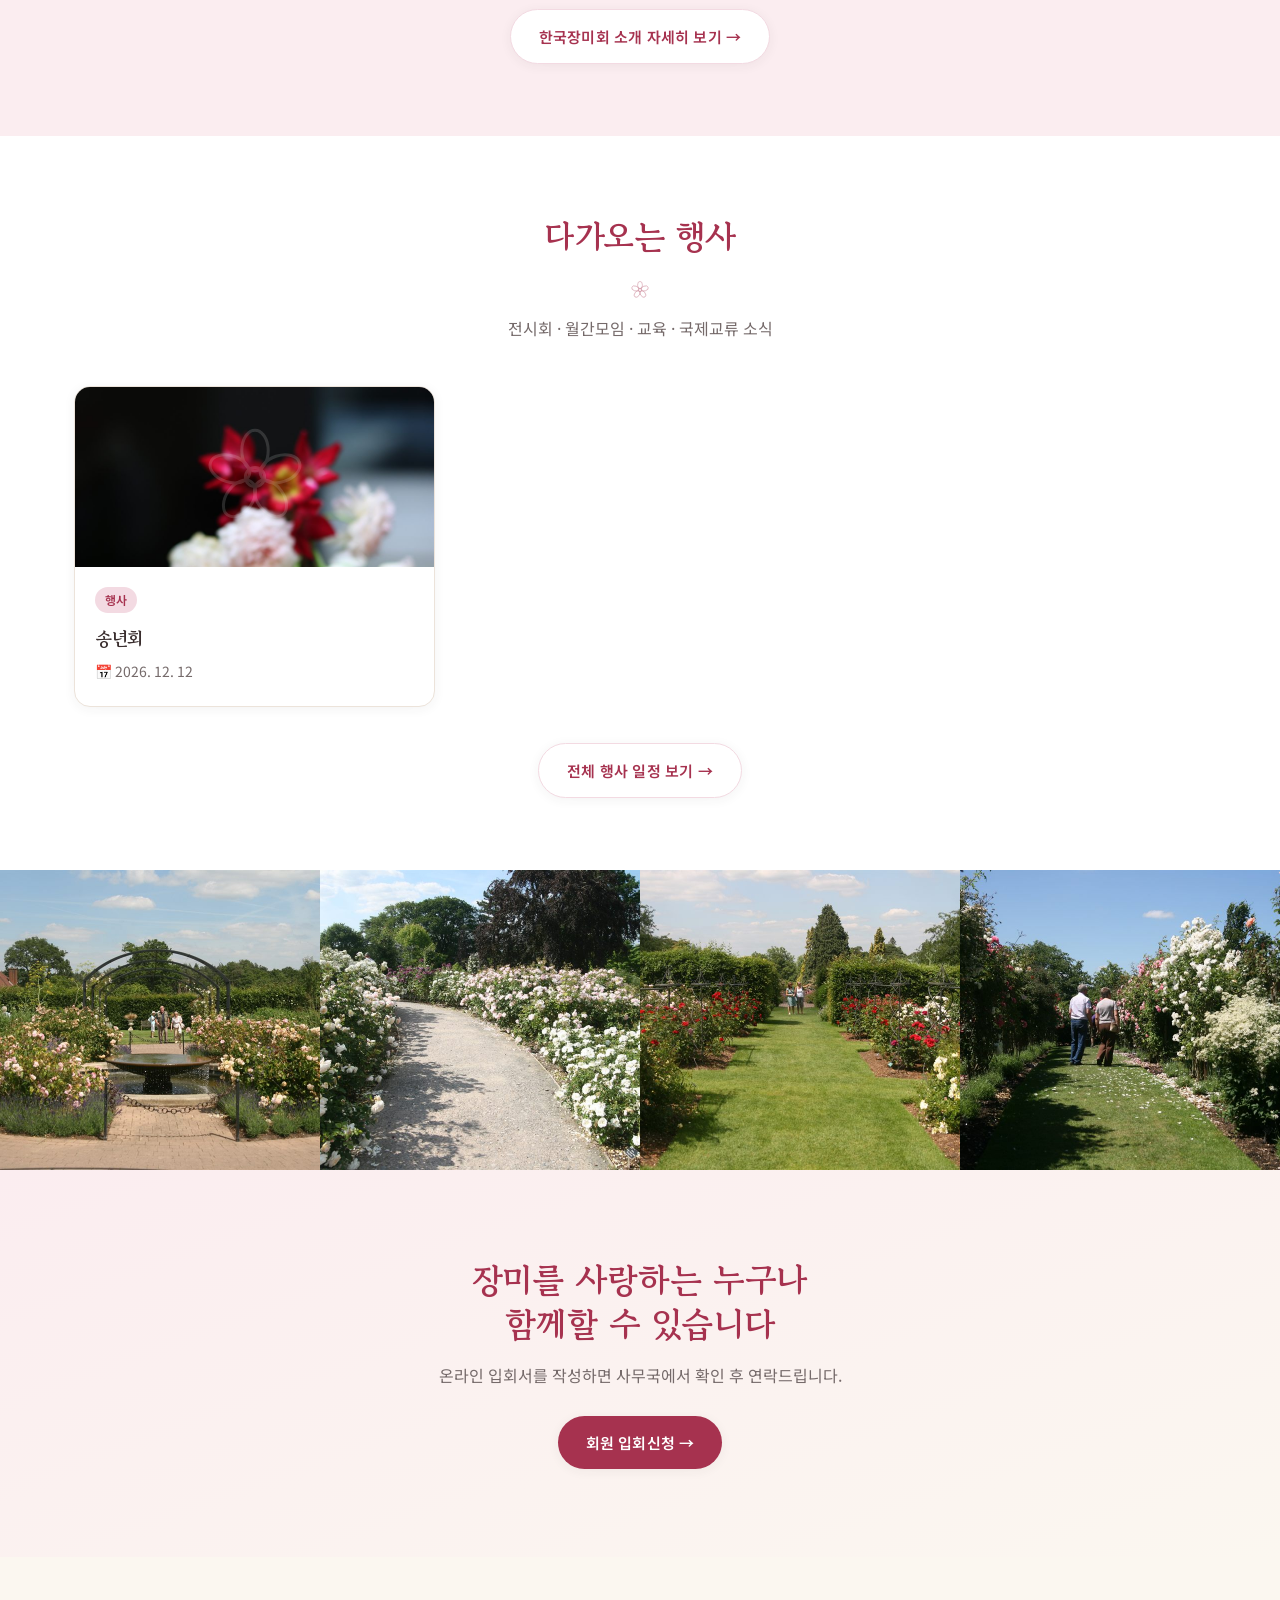
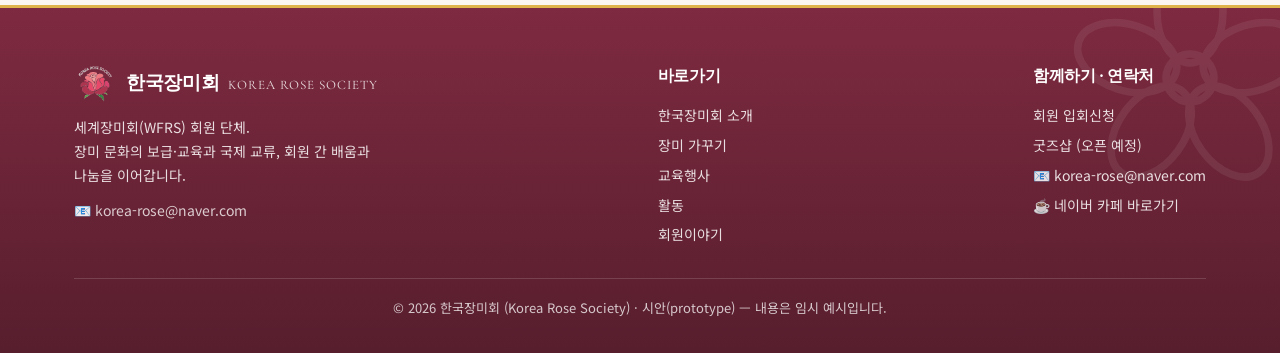
==== commit aac7bfd3: "홈 하단 CTA: 큰 장미 사진 제거 → 가운데 정렬 텍스트 밴드로 단순화 사진 밴드(4장) 바로 아래 큰 단일 사진이 겹쳐 어색하던 구성 정리. cta-split 2단(텍스트+사" ====
--- a/index.html
+++ b/index.html
@@ -114,16 +114,13 @@
     <div class="photo-band-item" style="background-image:url('images/garden/band-4.jpg')"></div>
   </section>
 
-  <!-- ===== 하단 CTA (2단: 텍스트 + 장미 사진) ===== -->
-  <section class="cta-split">
-    <div class="cta-text">
-      <div>
-        <h2>장미를 사랑하는 누구나<br>함께할 수 있습니다</h2>
-        <p>온라인 입회서를 작성하면 사무국에서 확인 후 연락드립니다.</p>
-        <a href="join.html" class="btn btn-rose">회원 입회신청 →</a>
-      </div>
+  <!-- ===== 하단 CTA (가운데 정렬 텍스트 밴드) ===== -->
+  <section class="cta-band">
+    <div class="container">
+      <h2>장미를 사랑하는 누구나<br>함께할 수 있습니다</h2>
+      <p>온라인 입회서를 작성하면 사무국에서 확인 후 연락드립니다.</p>
+      <a href="join.html" class="btn btn-rose">회원 입회신청 →</a>
     </div>
-    <div class="cta-img" style="background-image:url('images/garden/cta.jpg')"></div>
   </section>
 
   </main>
--- a/css/style.css
+++ b/css/style.css
@@ -195,6 +195,11 @@
 .footer::after { content: ""; position: absolute; width: 300px; height: 300px; right: -60px; top: -80px; background: var(--rose-motif-light) center / contain no-repeat; opacity: 0.07; pointer-events: none; }
 .footer .cols { display: flex; justify-content: space-between; gap: 30px; flex-wrap: wrap; }
 .footer h4 { font-family: serif; margin-bottom: 12px; }
+/* 푸터 브랜드 잠금(로고 + 한국장미회 + 영문명) — 헤더 브랜드와 동일한 위계 */
+.footer-brand { display: flex; align-items: center; gap: 10px; }
+.footer-logo { width: 42px; height: 42px; object-fit: contain; flex: 0 0 auto; }
+.footer-brand-name { font-family: "Nanum Myeongjo", serif; font-size: 19px; font-weight: 700; line-height: 1.2; color: #fff; }
+.footer-brand-name small { display: inline; margin-left: 8px; font-family: "Cormorant Garamond", serif; font-size: 13px; font-weight: 400; letter-spacing: 1px; color: #fff; opacity: 0.85; }
 .footer a { opacity: 0.85; font-size: 14px; display: block; padding: 3px 0; }
 .footer a:hover { opacity: 1; }
 .footer .copy { border-top: 1px solid rgba(255,255,255,0.2); margin-top: 28px; padding-top: 18px; font-size: 13px; opacity: 0.75; text-align: center; }
@@ -240,7 +245,7 @@
   box-shadow: var(--shadow); transition: transform .15s, border-color .15s;
 }
 .cafe-item:hover { transform: translateX(4px); border-color: var(--rose-light); }
-.cafe-badge { flex: 0 0 auto; font-size: 11px; font-weight: 700; color: #fff; background: var(--rose-deep); padding: 4px 9px; border-radius: 6px; letter-spacing: .3px; }
+.cafe-logo { flex: 0 0 auto; width: 28px; height: 28px; object-fit: contain; }
 .cafe-title { flex: 1 1 auto; color: var(--ink); font-size: 15px; font-weight: 500; overflow: hidden; text-overflow: ellipsis; white-space: nowrap; }
 .cafe-date { flex: 0 0 auto; color: var(--gray); font-size: 13px; }
 
@@ -579,15 +584,13 @@
 .cafe-section { padding: 48px 0; background: #fff; }
 
 /* ===== 하단 CTA (2단: 텍스트 + 사진) ===== */
-.cta-split { display: grid; grid-template-columns: 1fr 1fr; min-height: 420px; }
-.cta-text {
-  display: flex; align-items: center;
+.cta-band {
   background: linear-gradient(160deg, var(--blush), var(--cream));
-  padding: 60px clamp(28px, 6vw, 88px);
-}
-.cta-text h2 { font-size: 34px; color: var(--rose-deep); line-height: 1.3; margin-bottom: 16px; }
-.cta-text p { color: var(--gray); font-size: 16px; margin-bottom: 26px; max-width: 420px; }
-.cta-img { background: var(--rose-light) center / cover no-repeat; min-height: 340px; }
+  padding: clamp(56px, 8vw, 88px) 0;
+  text-align: center;
+}
+.cta-band h2 { font-size: 34px; color: var(--rose-deep); line-height: 1.3; margin-bottom: 16px; }
+.cta-band p { color: var(--gray); font-size: 16px; margin: 0 auto 26px; max-width: 420px; }
 
 /* ===== 반응형 ===== */
 @media (max-width: 1080px) {
@@ -616,8 +619,6 @@
   .work-icons { grid-template-columns: repeat(3, 1fr); gap: 26px 16px; }
   .photo-band { grid-template-columns: repeat(2, 1fr); }
   .photo-band-item { height: 220px; }
-  .cta-split { grid-template-columns: 1fr; }
-  .cta-img { min-height: 280px; order: -1; }
 }
 
 @media (max-width: 640px) {
